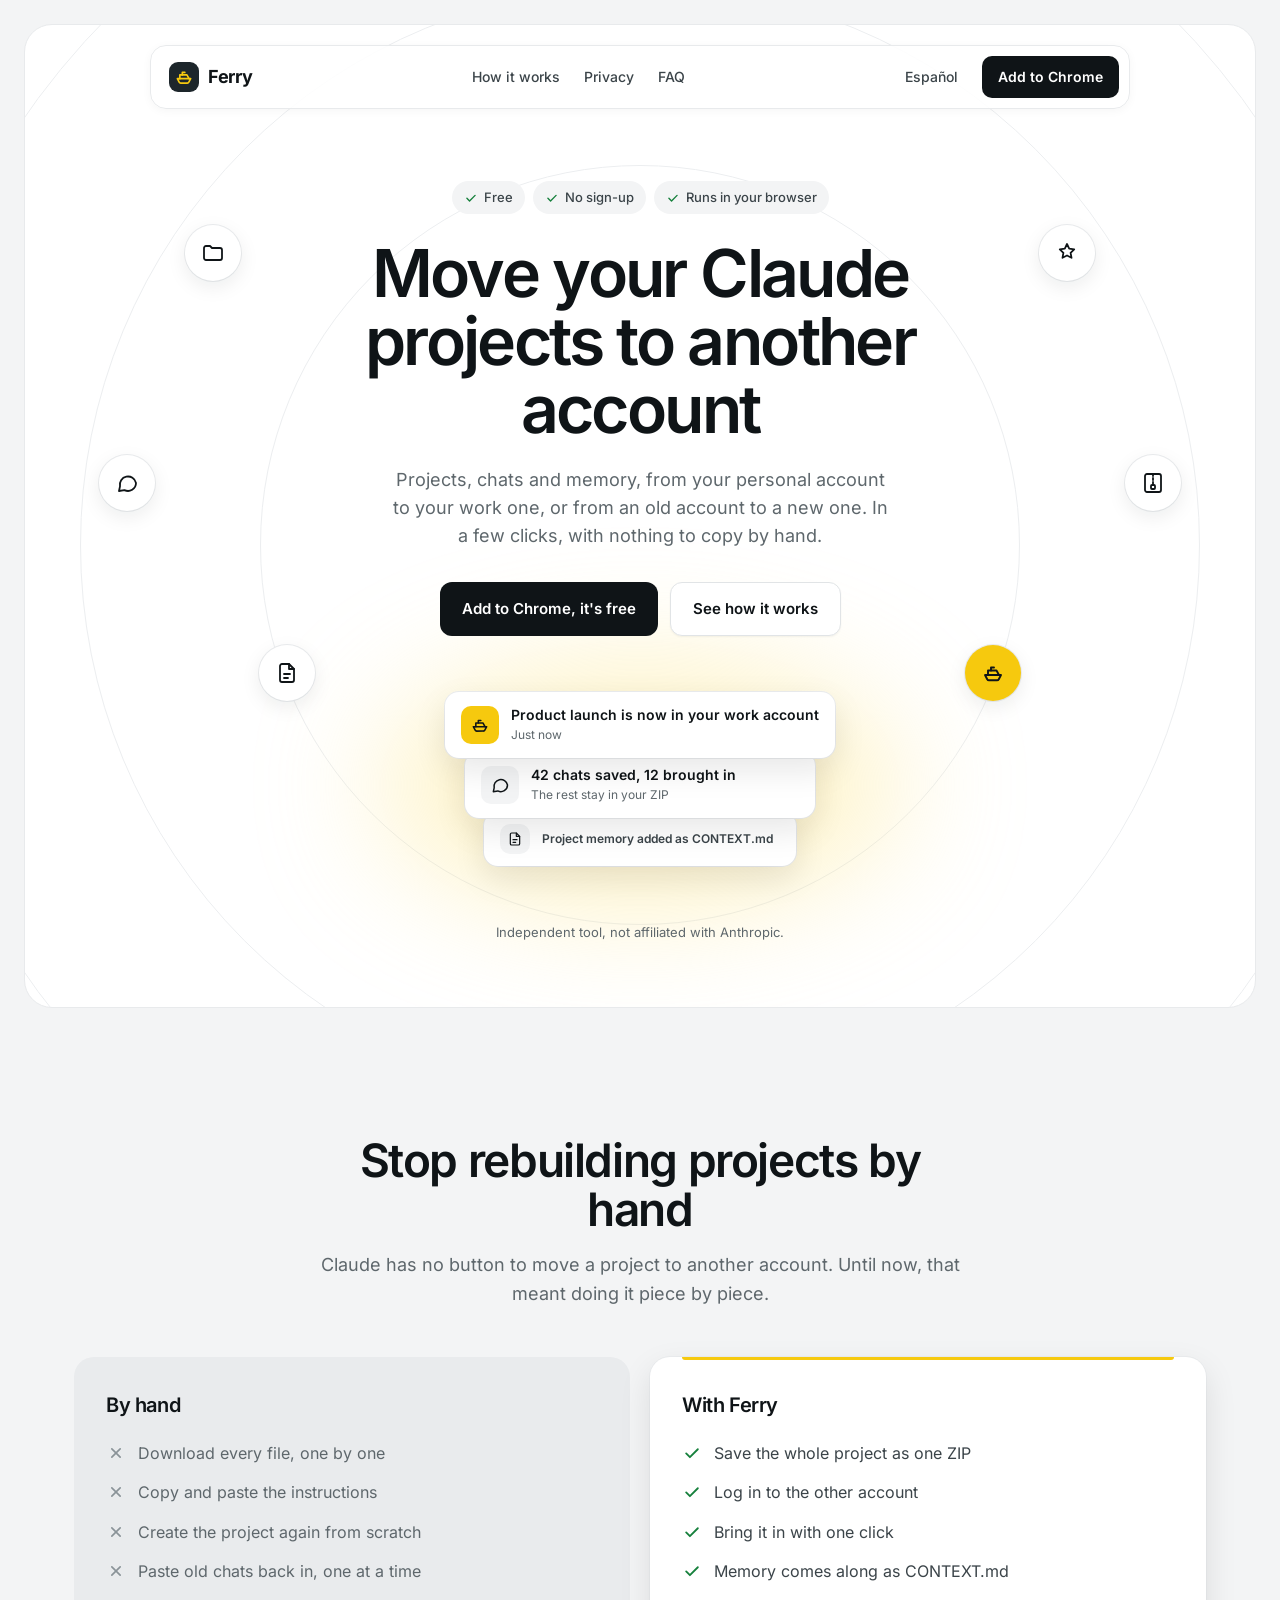
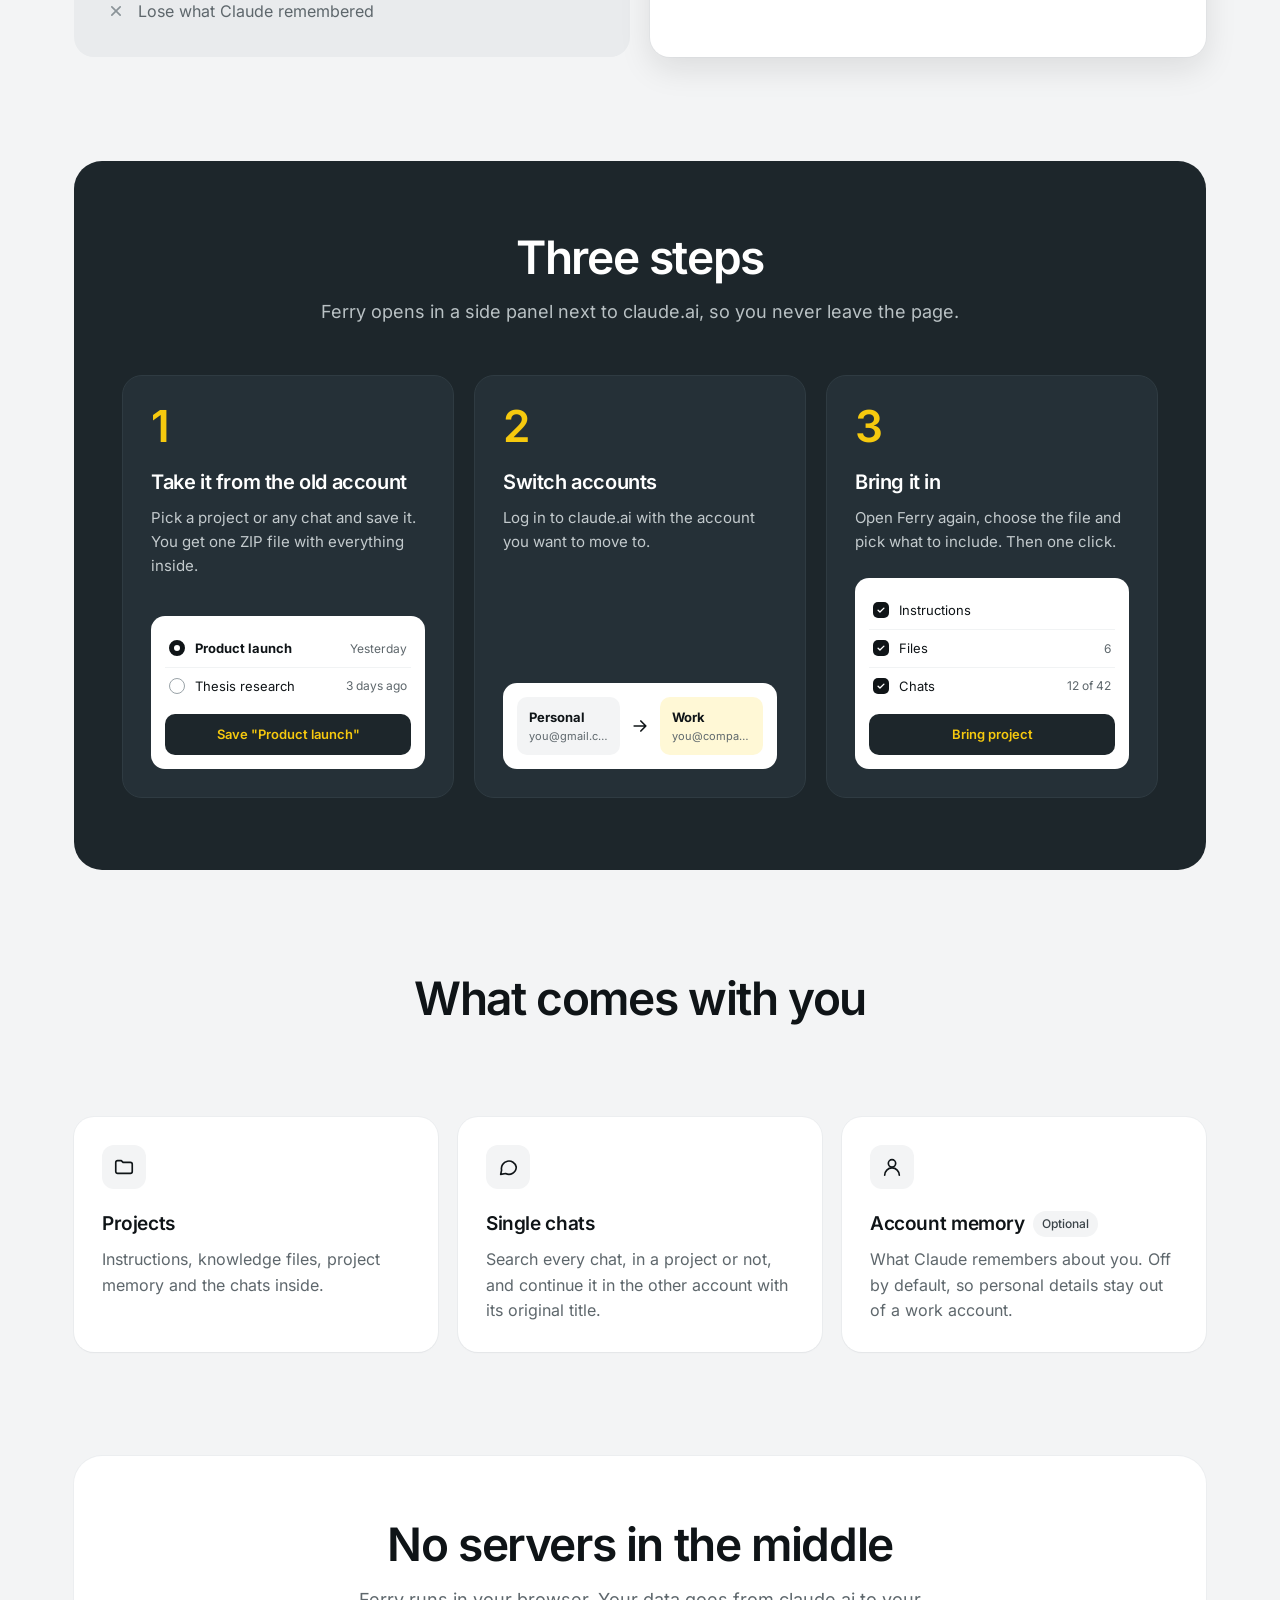
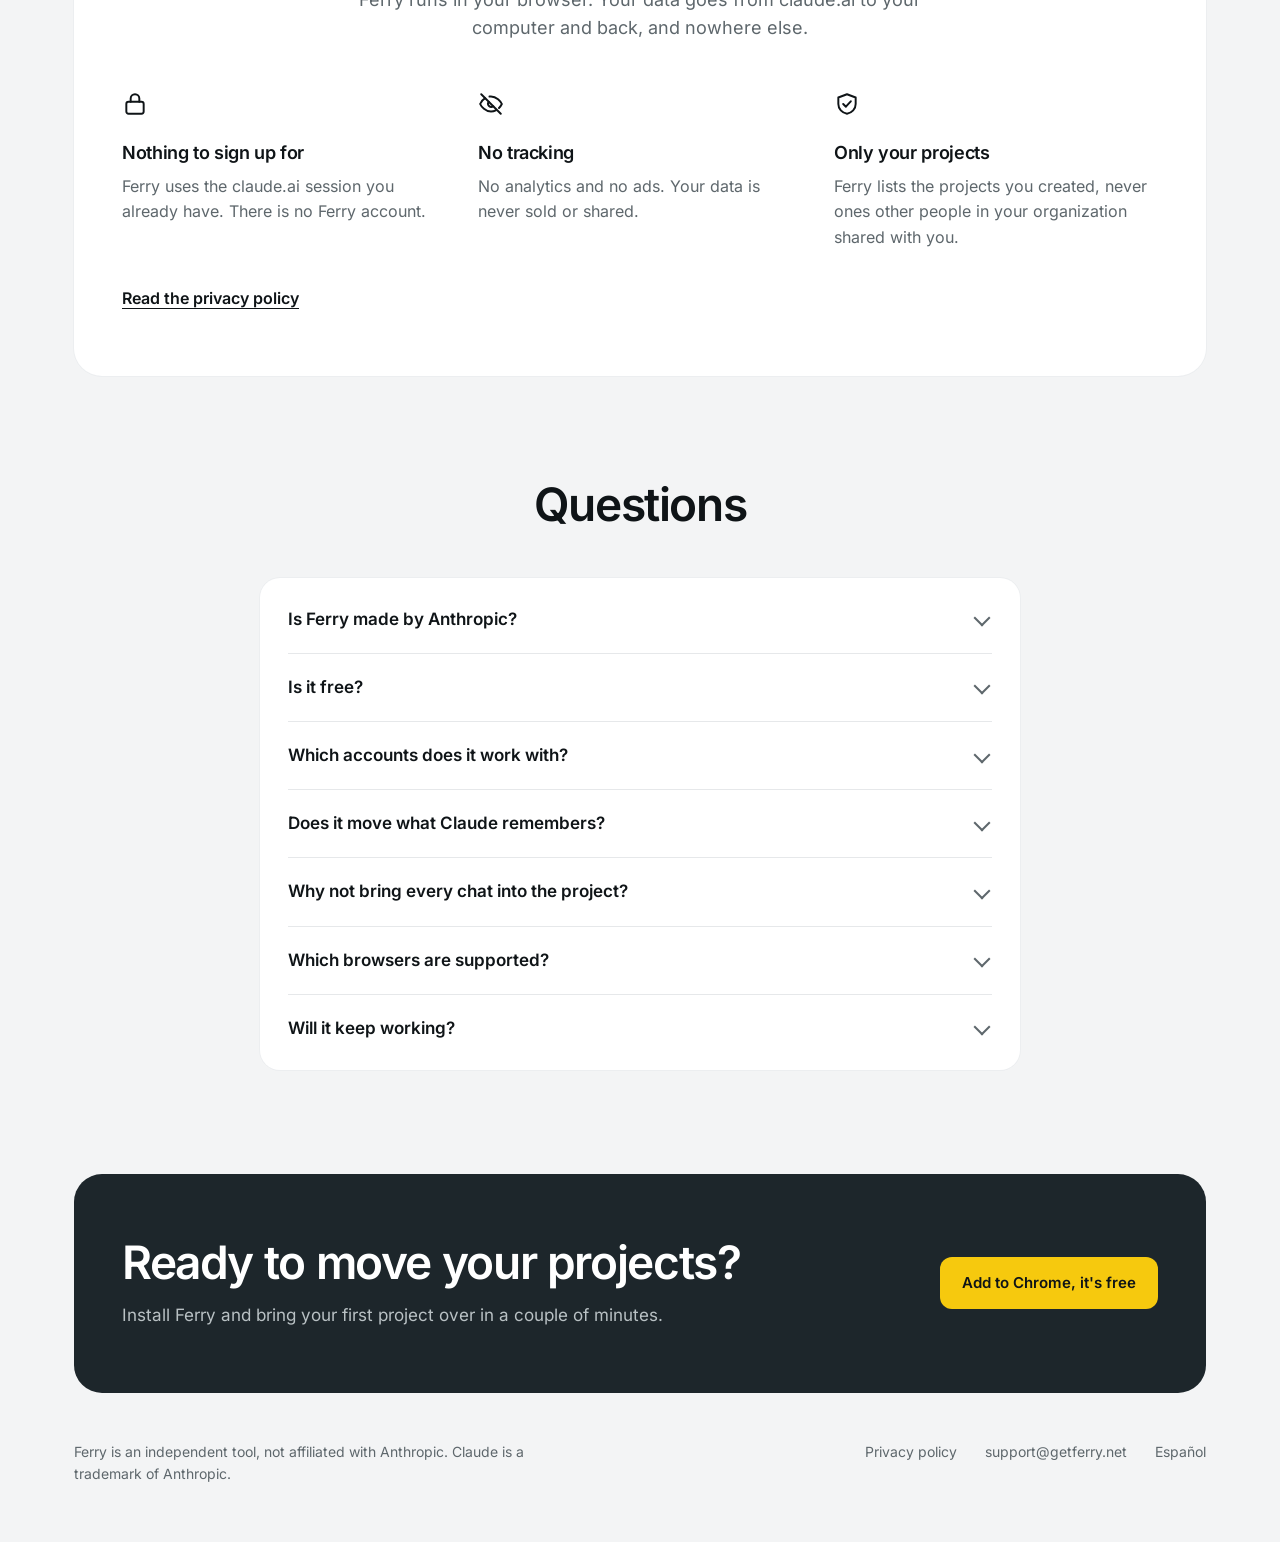
==== index.html @ c6458f4c "Landing page in English and Spanish" ====
<!doctype html>
<html lang="en">
<head>
<meta charset="utf-8">
<meta name="viewport" content="width=device-width, initial-scale=1">
<title>Ferry: move Claude projects, chats and memory to another account</title>
<meta name="description" content="Ferry is a free Chrome extension that moves your Claude projects, chats and memory from one claude.ai account to another. Not affiliated with Anthropic.">
<link rel="canonical" href="https://getferry.net/">
<link rel="alternate" hreflang="en" href="https://getferry.net/">
<link rel="alternate" hreflang="es" href="https://getferry.net/es/">
<link rel="alternate" hreflang="x-default" href="https://getferry.net/">
<meta property="og:type" content="website">
<meta property="og:title" content="Ferry: move Claude projects, chats and memory to another account">
<meta property="og:description" content="Ferry is a free Chrome extension that moves your Claude projects, chats and memory from one claude.ai account to another. Not affiliated with Anthropic.">
<meta property="og:image" content="https://getferry.net/img/og.png">
<meta property="og:url" content="https://getferry.net/">
<meta name="twitter:card" content="summary_large_image">
<meta name="theme-color" content="#F3F4F5">
<link rel="icon" href="icon.png">
<link rel="preload" href="fonts/inter-latin.woff2" as="font" type="font/woff2" crossorigin>
<link rel="stylesheet" href="site.css">
<script>document.documentElement.classList.add('js')</script>
</head>
<body>
<a class="saltar" href="#contenido">Skip to content</a>

<main>
<div class="portada">
  <div class="marco">
    <div class="anillo anillo-1" aria-hidden="true"></div>
    <div class="anillo anillo-2" aria-hidden="true"></div>
    <div class="anillo anillo-3" aria-hidden="true"></div>
    <div class="brillo" aria-hidden="true"></div>
    <div class="orbita o1" aria-hidden="true"><svg viewBox="0 0 24 24" fill="none" stroke="currentColor" stroke-width="1.8" stroke-linecap="round" stroke-linejoin="round" aria-hidden="true"><path d="M3 7a2 2 0 0 1 2-2h4l2 2h8a2 2 0 0 1 2 2v8a2 2 0 0 1-2 2H5a2 2 0 0 1-2-2z"/></svg></div>
    <div class="orbita o2" aria-hidden="true"><svg viewBox="0 0 24 24" fill="none" stroke="currentColor" stroke-width="1.8" stroke-linecap="round" stroke-linejoin="round" aria-hidden="true"><path d="M21 12a8 8 0 0 1-11.6 7.1L4 20l1-4.6A8 8 0 1 1 21 12z"/></svg></div>
    <div class="orbita o3" aria-hidden="true"><svg viewBox="0 0 24 24" fill="none" stroke="currentColor" stroke-width="1.8" stroke-linecap="round" stroke-linejoin="round" aria-hidden="true"><path d="M14 3H7a2 2 0 0 0-2 2v14a2 2 0 0 0 2 2h10a2 2 0 0 0 2-2V8z"/><path d="M14 3v5h5"/><path d="M9 13h6M9 17h4"/></svg></div>
    <div class="orbita o4" aria-hidden="true"><svg viewBox="0 0 24 24" fill="none" stroke="currentColor" stroke-width="1.8" stroke-linecap="round" stroke-linejoin="round" aria-hidden="true"><path d="M12 3l2.2 4.6 5 .7-3.6 3.5.9 5L12 14.5 7.5 16.8l.9-5L4.8 8.3l5-.7z"/></svg></div>
    <div class="orbita o5" aria-hidden="true"><svg viewBox="0 0 24 24" fill="none" stroke="currentColor" stroke-width="1.8" stroke-linecap="round" stroke-linejoin="round" aria-hidden="true"><rect x="4" y="3" width="16" height="18" rx="2"/><path d="M12 3v2M12 7v2M12 11v2"/><rect x="10" y="14" width="4" height="4" rx="1"/></svg></div>
    <div class="orbita o6 acento" aria-hidden="true"><svg viewBox="0 0 24 24" fill="none" stroke="#0F1417" stroke-width="1.9" stroke-linecap="round" stroke-linejoin="round" aria-hidden="true"><path d="M4 14h16l-2.2 4.2a2 2 0 0 1-1.8 1.1H8a2 2 0 0 1-1.8-1.1z"/><path d="M7 14V9.5h8.5L18 14"/><path d="M10 9.5V6.5h3"/></svg></div>

    <header class="barra">
      <nav aria-label="Main">
        <a class="marca" href="./"><span><svg viewBox="0 0 24 24" fill="none" stroke="#F6C90E" stroke-width="2" stroke-linecap="round" stroke-linejoin="round" aria-hidden="true"><path d="M4 14h16l-2.2 4.2a2 2 0 0 1-1.8 1.1H8a2 2 0 0 1-1.8-1.1z"/><path d="M7 14V9.5h8.5L18 14"/><path d="M10 9.5V6.5h3"/></svg></span>Ferry</a>
        <a class="ancla" href="#how">How it works</a>
        <a class="ancla" href="#privacy">Privacy</a>
        <a class="ancla" href="#faq">FAQ</a>
        <a class="idioma" href="es/" lang="es" hreflang="es">Español</a>
        <a class="boton boton-oscuro boton-pequeno" href="https://chromewebstore.google.com/detail/hflghkalnkgcmkpppfkpddelokimodag">Add to Chrome</a>
      </nav>
    </header>

    <div class="centro" id="contenido">
      <div class="chips"><span><svg viewBox="0 0 24 24" fill="none" stroke="#16803C" stroke-width="2.4" stroke-linecap="round" stroke-linejoin="round" aria-hidden="true"><path d="M5 12.5l4.5 4.5L19 7.5"/></svg>Free</span><span><svg viewBox="0 0 24 24" fill="none" stroke="#16803C" stroke-width="2.4" stroke-linecap="round" stroke-linejoin="round" aria-hidden="true"><path d="M5 12.5l4.5 4.5L19 7.5"/></svg>No sign-up</span><span><svg viewBox="0 0 24 24" fill="none" stroke="#16803C" stroke-width="2.4" stroke-linecap="round" stroke-linejoin="round" aria-hidden="true"><path d="M5 12.5l4.5 4.5L19 7.5"/></svg>Runs in your browser</span></div>
      <h1><span class="palabra" style="--i:0">Move</span> <span class="palabra" style="--i:1">your</span> <span class="palabra" style="--i:2">Claude</span> <span class="palabra" style="--i:3">projects</span> <span class="palabra" style="--i:4">to</span> <span class="palabra" style="--i:5">another</span> <span class="palabra" style="--i:6">account</span></h1>
      <p class="entrada">Projects, chats and memory, from your personal account to your work one, or from an old account to a new one. In a few clicks, with nothing to copy by hand.</p>
      <div class="acciones">
        <a class="boton boton-oscuro" href="https://chromewebstore.google.com/detail/hflghkalnkgcmkpppfkpddelokimodag">Add to Chrome, it's free</a>
        <a class="boton boton-claro" href="#how">See how it works</a>
      </div>
      <div class="pila" aria-hidden="true">
        <div class="aviso-tarjeta t1"><span class="icono"><svg viewBox="0 0 24 24" fill="none" stroke="#0F1417" stroke-width="1.9" stroke-linecap="round" stroke-linejoin="round" aria-hidden="true"><path d="M4 14h16l-2.2 4.2a2 2 0 0 1-1.8 1.1H8a2 2 0 0 1-1.8-1.1z"/><path d="M7 14V9.5h8.5L18 14"/><path d="M10 9.5V6.5h3"/></svg></span><span><strong>Product launch is now in your work account</strong><small>Just now</small></span></div>
        <div class="aviso-tarjeta t2"><span class="icono"><svg viewBox="0 0 24 24" fill="none" stroke="currentColor" stroke-width="1.8" stroke-linecap="round" stroke-linejoin="round" aria-hidden="true"><path d="M21 12a8 8 0 0 1-11.6 7.1L4 20l1-4.6A8 8 0 1 1 21 12z"/></svg></span><span><strong>42 chats saved, 12 brought in</strong><small>The rest stay in your ZIP</small></span></div>
        <div class="aviso-tarjeta t3"><span class="icono"><svg viewBox="0 0 24 24" fill="none" stroke="currentColor" stroke-width="1.8" stroke-linecap="round" stroke-linejoin="round" aria-hidden="true"><path d="M14 3H7a2 2 0 0 0-2 2v14a2 2 0 0 0 2 2h10a2 2 0 0 0 2-2V8z"/><path d="M14 3v5h5"/><path d="M9 13h6M9 17h4"/></svg></span><span><strong>Project memory added as CONTEXT.md</strong></span></div>
      </div>
      <p class="legal">Independent tool, not affiliated with Anthropic.</p>
    </div>
  </div>
</div>

<div class="envoltura">
  <section class="seccion" aria-labelledby="cmp-h">
    <div class="cabeza"><h2 id="cmp-h" data-aparece><span class="palabra" style="--i:0">Stop</span> <span class="palabra" style="--i:1">rebuilding</span> <span class="palabra" style="--i:2">projects</span> <span class="palabra" style="--i:3">by</span> <span class="palabra" style="--i:4">hand</span></h2><p data-aparece style="--retraso:.2s">Claude has no button to move a project to another account. Until now, that meant doing it piece by piece.</p></div>
    <div class="comparar">
      <div class="lado a-mano" data-aparece><h3>By hand</h3><ul><li><svg viewBox="0 0 24 24" fill="none" stroke="#8A9398" stroke-width="2" stroke-linecap="round" stroke-linejoin="round" aria-hidden="true"><path d="M7 7l10 10M17 7L7 17"/></svg>Download every file, one by one</li><li><svg viewBox="0 0 24 24" fill="none" stroke="#8A9398" stroke-width="2" stroke-linecap="round" stroke-linejoin="round" aria-hidden="true"><path d="M7 7l10 10M17 7L7 17"/></svg>Copy and paste the instructions</li><li><svg viewBox="0 0 24 24" fill="none" stroke="#8A9398" stroke-width="2" stroke-linecap="round" stroke-linejoin="round" aria-hidden="true"><path d="M7 7l10 10M17 7L7 17"/></svg>Create the project again from scratch</li><li><svg viewBox="0 0 24 24" fill="none" stroke="#8A9398" stroke-width="2" stroke-linecap="round" stroke-linejoin="round" aria-hidden="true"><path d="M7 7l10 10M17 7L7 17"/></svg>Paste old chats back in, one at a time</li><li><svg viewBox="0 0 24 24" fill="none" stroke="#8A9398" stroke-width="2" stroke-linecap="round" stroke-linejoin="round" aria-hidden="true"><path d="M7 7l10 10M17 7L7 17"/></svg>Lose what Claude remembered</li></ul></div>
      <div class="lado con-ferry" data-aparece style="--retraso:.15s"><h3>With Ferry</h3><ul><li><svg viewBox="0 0 24 24" fill="none" stroke="#16803C" stroke-width="2.2" stroke-linecap="round" stroke-linejoin="round" aria-hidden="true"><path d="M5 12.5l4.5 4.5L19 7.5"/></svg>Save the whole project as one ZIP</li><li><svg viewBox="0 0 24 24" fill="none" stroke="#16803C" stroke-width="2.2" stroke-linecap="round" stroke-linejoin="round" aria-hidden="true"><path d="M5 12.5l4.5 4.5L19 7.5"/></svg>Log in to the other account</li><li><svg viewBox="0 0 24 24" fill="none" stroke="#16803C" stroke-width="2.2" stroke-linecap="round" stroke-linejoin="round" aria-hidden="true"><path d="M5 12.5l4.5 4.5L19 7.5"/></svg>Bring it in with one click</li><li><svg viewBox="0 0 24 24" fill="none" stroke="#16803C" stroke-width="2.2" stroke-linecap="round" stroke-linejoin="round" aria-hidden="true"><path d="M5 12.5l4.5 4.5L19 7.5"/></svg>Memory comes along as CONTEXT.md</li></ul></div>
    </div>
  </section>

  <section class="seccion" id="how" aria-labelledby="how-h">
    <div class="pasos-banda">
      <div class="cabeza"><h2 id="how-h" data-aparece><span class="palabra" style="--i:0">Three</span> <span class="palabra" style="--i:1">steps</span></h2><p data-aparece style="--retraso:.2s">Ferry opens in a side panel next to claude.ai, so you never leave the page.</p></div>
      <ol class="pasos">
        <li class="paso" data-aparece><h3>Take it from the old account</h3><p>Pick a project or any chat and save it. You get one ZIP file with everything inside.</p>
          <div class="mini" aria-hidden="true">
            <div class="mini-fila"><span class="radio"></span><b>Product launch</b><small>Yesterday</small></div>
            <div class="mini-fila"><span class="radio" style="border:1.5px solid #9AA3A8"></span>Thesis research<small>3 days ago</small></div>
            <div class="mini-boton">Save "Product launch"</div>
          </div></li>
        <li class="paso" data-aparece style="--retraso:.12s"><h3>Switch accounts</h3><p>Log in to claude.ai with the account you want to move to.</p>
          <div class="mini" aria-hidden="true">
            <div class="cuentas">
              <div class="cuenta"><b>Personal</b><small>you@gmail.com</small></div>
              <svg viewBox="0 0 24 24" fill="none" stroke="#0F1417" stroke-width="2" stroke-linecap="round" stroke-linejoin="round" aria-hidden="true"><path d="M5 12h14M13 6l6 6-6 6"/></svg>
              <div class="cuenta destino"><b>Work</b><small>you@company.com</small></div>
            </div>
          </div></li>
        <li class="paso" data-aparece style="--retraso:.24s"><h3>Bring it in</h3><p>Open Ferry again, choose the file and pick what to include. Then one click.</p>
          <div class="mini" aria-hidden="true">
            <div class="mini-fila"><span class="check"><svg viewBox="0 0 24 24" fill="none" stroke="#FFFFFF" stroke-width="3.2" stroke-linecap="round" stroke-linejoin="round" aria-hidden="true"><path d="M5 12.5l4.5 4.5L19 7.5"/></svg></span>Instructions</div>
            <div class="mini-fila"><span class="check"><svg viewBox="0 0 24 24" fill="none" stroke="#FFFFFF" stroke-width="3.2" stroke-linecap="round" stroke-linejoin="round" aria-hidden="true"><path d="M5 12.5l4.5 4.5L19 7.5"/></svg></span>Files<small>6</small></div>
            <div class="mini-fila"><span class="check"><svg viewBox="0 0 24 24" fill="none" stroke="#FFFFFF" stroke-width="3.2" stroke-linecap="round" stroke-linejoin="round" aria-hidden="true"><path d="M5 12.5l4.5 4.5L19 7.5"/></svg></span>Chats<small>12 of 42</small></div>
            <div class="mini-boton">Bring project</div>
          </div></li>
      </ol>
    </div>
  </section>

  <section class="seccion" aria-labelledby="what-h">
    <div class="cabeza"><h2 id="what-h" data-aparece><span class="palabra" style="--i:0">What</span> <span class="palabra" style="--i:1">comes</span> <span class="palabra" style="--i:2">with</span> <span class="palabra" style="--i:3">you</span></h2><p data-aparece style="--retraso:.2s">Ferry recreates the project as a private project in the new account.</p></div>
    <div class="carga">
      <article data-aparece><div class="icono"><svg viewBox="0 0 24 24" fill="none" stroke="currentColor" stroke-width="1.8" stroke-linecap="round" stroke-linejoin="round" aria-hidden="true"><path d="M3 7a2 2 0 0 1 2-2h4l2 2h8a2 2 0 0 1 2 2v8a2 2 0 0 1-2 2H5a2 2 0 0 1-2-2z"/></svg></div><h3>Projects</h3><p>Instructions, knowledge files, project memory and the chats inside.</p></article>
      <article data-aparece style="--retraso:.12s"><div class="icono"><svg viewBox="0 0 24 24" fill="none" stroke="currentColor" stroke-width="1.8" stroke-linecap="round" stroke-linejoin="round" aria-hidden="true"><path d="M21 12a8 8 0 0 1-11.6 7.1L4 20l1-4.6A8 8 0 1 1 21 12z"/></svg></div><h3>Single chats</h3><p>Search every chat, in a project or not, and continue it in the other account with its original title.</p></article>
      <article data-aparece style="--retraso:.24s"><div class="icono"><svg viewBox="0 0 24 24" fill="none" stroke="currentColor" stroke-width="1.8" stroke-linecap="round" stroke-linejoin="round" aria-hidden="true"><circle cx="12" cy="8" r="4"/><path d="M4 21a8 8 0 0 1 16 0"/></svg></div><h3>Account memory <em>Optional</em></h3><p>What Claude remembers about you. Off by default, so personal details stay out of a work account.</p></article>
    </div>
  </section>

  <section class="seccion" id="privacy" aria-labelledby="priv-h">
    <div class="privada">
      <div class="cabeza"><h2 id="priv-h" data-aparece><span class="palabra" style="--i:0">No</span> <span class="palabra" style="--i:1">servers</span> <span class="palabra" style="--i:2">in</span> <span class="palabra" style="--i:3">the</span> <span class="palabra" style="--i:4">middle</span></h2><p data-aparece style="--retraso:.2s">Ferry runs in your browser. Your data goes from claude.ai to your computer and back, and nowhere else.</p></div>
      <div class="privada-grid">
        <div data-aparece><svg viewBox="0 0 24 24" fill="none" stroke="currentColor" stroke-width="1.8" stroke-linecap="round" stroke-linejoin="round" aria-hidden="true"><rect x="4" y="10" width="16" height="11" rx="2"/><path d="M8 10V7a4 4 0 0 1 8 0v3"/></svg><h3>Nothing to sign up for</h3><p>Ferry uses the claude.ai session you already have. There is no Ferry account.</p></div>
        <div data-aparece style="--retraso:.12s"><svg viewBox="0 0 24 24" fill="none" stroke="currentColor" stroke-width="1.8" stroke-linecap="round" stroke-linejoin="round" aria-hidden="true"><path d="M3 3l18 18"/><path d="M10.6 5.1A10 10 0 0 1 12 5c5 0 9 4.5 10 7a13 13 0 0 1-2.6 3.7M6.6 6.6C4.3 8 2.7 10.2 2 12c1 2.5 5 7 10 7a9.6 9.6 0 0 0 4.4-1.1"/><path d="M9.9 9.9a3 3 0 0 0 4.2 4.2"/></svg><h3>No tracking</h3><p>No analytics and no ads. Your data is never sold or shared.</p></div>
        <div data-aparece style="--retraso:.24s"><svg viewBox="0 0 24 24" fill="none" stroke="currentColor" stroke-width="1.8" stroke-linecap="round" stroke-linejoin="round" aria-hidden="true"><path d="M12 3l8 3v6c0 4.5-3.4 8.2-8 9-4.6-.8-8-4.5-8-9V6z"/><path d="M8.5 12l2.5 2.5 4.5-5"/></svg><h3>Only your projects</h3><p>Ferry lists the projects you created, never ones other people in your organization shared with you.</p></div>
      </div>
      <a class="enlace" href="privacy.html">Read the privacy policy</a>
    </div>
  </section>

  <section class="seccion" id="faq" aria-labelledby="faq-h">
    <div class="cabeza"><h2 id="faq-h" data-aparece><span class="palabra" style="--i:0">Questions</span></h2></div>
    <div class="preguntas" data-aparece style="--retraso:.1s">
      <details><summary>Is Ferry made by Anthropic?</summary><p>No. Ferry is an independent tool. It is not made, endorsed or supported by Anthropic. Claude is a trademark of Anthropic.</p></details>
      <details><summary>Is it free?</summary><p>Yes. Ferry is free to install and use.</p></details>
      <details><summary>Which accounts does it work with?</summary><p>Any claude.ai account you can log in to in Chrome. Ferry works on the claude.ai website, not inside the desktop or mobile apps.</p></details>
      <details><summary>Does it move what Claude remembers?</summary><p>Project memory comes as a CONTEXT.md file in the new project, so Claude can read it from the first chat. Account memory is optional and comes as an ABOUT-ME.md file.</p></details>
      <details><summary>Why not bring every chat into the project?</summary><p>Projects have a size limit and long chats fill it quickly. Ferry ticks the recommended items and shows the size before you import. Every chat stays saved in the ZIP file.</p></details>
      <details><summary>Which browsers are supported?</summary><p>Chrome. Other Chromium browsers such as Edge or Brave may work, but they are not tested yet.</p></details>
      <details><summary>Will it keep working?</summary><p>Ferry uses the same pages claude.ai uses. If claude.ai changes, a feature may stop working until Ferry is updated.</p></details>
    </div>
  </section>

  <section class="final" aria-labelledby="final-h">
    <div><h2 id="final-h" data-aparece><span class="palabra" style="--i:0">Ready</span> <span class="palabra" style="--i:1">to</span> <span class="palabra" style="--i:2">move</span> <span class="palabra" style="--i:3">your</span> <span class="palabra" style="--i:4">projects?</span></h2><p data-aparece style="--retraso:.25s">Install Ferry and bring your first project over in a couple of minutes.</p></div>
    <a class="boton boton-amarillo" href="https://chromewebstore.google.com/detail/hflghkalnkgcmkpppfkpddelokimodag" data-aparece style="--retraso:.35s">Add to Chrome, it's free</a>
  </section>
</div>
</main>

<footer class="pie">
  <div class="envoltura">
    <p class="aviso">Ferry is an independent tool, not affiliated with Anthropic. Claude is a trademark of Anthropic.</p>
    <a href="privacy.html">Privacy policy</a>
    <a href="mailto:support@getferry.net">support@getferry.net</a>
    <a href="es/" lang="es" hreflang="es">Español</a>
  </div>
</footer>
<script>
(function () {
  var els = document.querySelectorAll('[data-aparece]');
  if (!('IntersectionObserver' in window) || window.matchMedia('(prefers-reduced-motion: reduce)').matches) {
    els.forEach(function (e) { e.classList.add('visible'); });
    return;
  }
  var io = new IntersectionObserver(function (entradas) {
    entradas.forEach(function (e) {
      if (e.isIntersecting) { e.target.classList.add('visible'); io.unobserve(e.target); }
    });
  }, { threshold: 0.15, rootMargin: '0px 0px -40px 0px' });
  els.forEach(function (e) { io.observe(e); });
})();
</script>
</body>
</html>
---- site.css ----
@font-face { font-family: 'Inter'; src: url(fonts/inter-latin.woff2) format('woff2'); font-weight: 100 900; font-display: swap;
  unicode-range: U+0000-00FF, U+0131, U+0152-0153, U+02BB-02BC, U+02C6, U+02DA, U+02DC, U+0304, U+0308, U+0329, U+2000-206F, U+20AC, U+2122, U+2191, U+2193, U+2212, U+2215, U+FEFF, U+FFFD; }
@font-face { font-family: 'Inter'; src: url(fonts/inter-latin-ext.woff2) format('woff2'); font-weight: 100 900; font-display: swap;
  unicode-range: U+0100-02BA, U+02BD-02C5, U+02C7-02CC, U+02CE-02D7, U+02DD-02FF, U+0304, U+0308, U+0329, U+1D00-1DBF, U+1E00-1E9F, U+1EF2-1EFF, U+2020, U+20A0-20AB, U+20AD-20C0, U+2113, U+2C60-2C7F, U+A720-A7FF; }

:root {
  --fondo: #F3F4F5;
  --blanco: #FFFFFF;
  --tinta: #0F1417;
  --texto: #3B4449;
  --suave: #5E676C;
  --linea: #E6E8EA;
  --anillo: #ECEEF0;
  --gris: #F3F4F5;
  --amarillo: #F6C90E;
  --grafito: #1D262B;
  --verde: #16803C;
  --sombra: 0 12px 32px rgba(15, 20, 23, .10), 0 0 0 1px #ECEEF0;
  color-scheme: light;
}

* { box-sizing: border-box; }
html { -webkit-text-size-adjust: 100%; scroll-behavior: smooth; }
body { margin: 0; background: var(--fondo); color: var(--tinta); font: 16px/1.6 'Inter', system-ui, -apple-system, sans-serif;
  -webkit-font-smoothing: antialiased; font-feature-settings: 'cv11', 'ss01'; }
a { color: inherit; }
svg { flex: none; }
:focus-visible { outline: 3px solid var(--amarillo); outline-offset: 3px; border-radius: 8px; }
.saltar { position: absolute; left: -9999px; }
.saltar:focus { left: 16px; top: 12px; background: var(--tinta); color: #fff; padding: 8px 14px; border-radius: 8px; z-index: 10; }
.envoltura { max-width: 1180px; margin: 0 auto; padding: 0 24px; }
h1, h2, h3 { font-weight: 600; letter-spacing: -0.03em; }
h2 { font-size: clamp(32px, 4vw, 46px); line-height: 1.08; margin: 0; }
.cabeza { text-align: center; max-width: 640px; margin: 0 auto 48px; }
.cabeza p { color: var(--suave); font-size: 18px; margin: 16px 0 0; }

/* Buttons */
.boton { display: inline-flex; align-items: center; justify-content: center; gap: 8px; font-weight: 600; font-size: 15px; text-decoration: none;
  padding: 14px 22px; border-radius: 12px; transition: transform .15s ease, box-shadow .15s ease; }
.boton:hover { transform: translateY(-1px); }
.boton-oscuro { background: var(--tinta); color: #fff; }
.boton-claro { background: #fff; color: var(--tinta); border: 1px solid #E1E4E6; box-shadow: 0 1px 2px rgba(15, 20, 23, .05); }
.boton-amarillo { background: var(--amarillo); color: var(--tinta); }
.boton-pequeno { font-size: 14px; padding: 10px 16px; border-radius: 10px; }

/* Hero frame */
.portada { padding: 24px; }
.marco { max-width: 1320px; margin: 0 auto; background: var(--blanco); border: 1px solid #E8EAEC; border-radius: 28px; position: relative; overflow: hidden; }
.anillo { position: absolute; left: 50%; top: 520px; border: 1px solid var(--anillo); border-radius: 50%; transform: translate(-50%, -50%); pointer-events: none; }
.anillo-1 { width: 1500px; height: 1500px; }
.anillo-2 { width: 1120px; height: 1120px; }
.anillo-3 { width: 760px; height: 760px; }
.brillo { position: absolute; left: 50%; top: 640px; width: 520px; height: 240px; transform: translateX(-50%); border-radius: 50%;
  background: #FDE68A; filter: blur(64px); opacity: .5; pointer-events: none; }
.orbita { position: absolute; width: 56px; height: 56px; border-radius: 50%; background: #fff; box-shadow: 0 6px 20px rgba(15, 20, 23, .08), 0 0 0 1px var(--anillo);
  display: flex; align-items: center; justify-content: center; }
.orbita svg { width: 24px; height: 24px; }
.orbita.acento { background: var(--amarillo); }
.o1 { left: 13%; top: 200px; } .o2 { left: 6%; top: 430px; } .o3 { left: 19%; top: 620px; }
.o4 { right: 13%; top: 200px; } .o5 { right: 6%; top: 430px; } .o6 { right: 19%; top: 620px; }

.barra { position: relative; padding: 20px 24px 0; }
.barra nav { max-width: 980px; margin: 0 auto; display: flex; align-items: center; gap: 24px; padding: 10px 10px 10px 18px;
  border: 1px solid #E8EAEC; border-radius: 16px; background: rgba(255, 255, 255, .9); box-shadow: 0 2px 10px rgba(15, 20, 23, .04); }
.marca { display: flex; align-items: center; gap: 9px; text-decoration: none; font-weight: 700; font-size: 18px; letter-spacing: -0.02em; margin-right: auto; }
.marca span { width: 30px; height: 30px; border-radius: 9px; background: var(--grafito); display: flex; align-items: center; justify-content: center; }
.marca svg { width: 20px; height: 20px; }
.barra nav > a:not(.marca):not(.boton) { font-size: 14px; font-weight: 500; text-decoration: none; color: var(--texto); }
.barra nav > a:not(.marca):not(.boton):hover { color: var(--tinta); }
.barra .idioma { margin-left: auto; }

.centro { position: relative; display: flex; flex-direction: column; align-items: center; text-align: center; padding: 72px 24px 64px; }
.chips { display: flex; flex-wrap: wrap; justify-content: center; gap: 8px; margin-bottom: 26px; }
.chips span { display: inline-flex; align-items: center; gap: 6px; font-size: 13px; font-weight: 500; color: var(--texto); background: var(--gris); border-radius: 999px; padding: 6px 12px; }
.chips svg { width: 14px; height: 14px; }
.centro h1 { margin: 0; font-size: clamp(40px, 6vw, 66px); line-height: 1.03; letter-spacing: -0.04em; max-width: 13ch; }
.centro .entrada { margin: 22px 0 0; font-size: 18px; line-height: 1.55; color: var(--suave); max-width: 46ch; }
.acciones { display: flex; flex-wrap: wrap; justify-content: center; gap: 12px; margin-top: 32px; }
.pila { display: flex; flex-direction: column; align-items: center; margin-top: 56px; width: 100%; }
.aviso-tarjeta { position: relative; display: flex; align-items: center; gap: 12px; text-align: left; background: #fff; border-radius: 14px; padding: 14px 16px; box-shadow: var(--sombra); }
.aviso-tarjeta .icono { width: 38px; height: 38px; border-radius: 10px; background: var(--gris); display: flex; align-items: center; justify-content: center; }
.aviso-tarjeta .icono svg { width: 20px; height: 20px; }
.aviso-tarjeta strong { display: block; font-size: 14px; font-weight: 600; line-height: 1.35; }
.aviso-tarjeta small { display: block; font-size: 12px; color: var(--suave); }
.t1 { z-index: 3; width: 390px; max-width: 100%; }
.t1 .icono { background: var(--amarillo); }
.t2 { z-index: 2; width: 350px; max-width: 92%; margin-top: -6px; }
.t3 { z-index: 1; width: 312px; max-width: 84%; margin-top: -6px; padding: 12px 16px; }
.t3 .icono { width: 30px; height: 30px; }
.t3 .icono svg { width: 16px; height: 16px; }
.t3 strong { font-size: 12px; color: var(--texto); }
.legal { margin: 56px 0 0; font-size: 13px; color: var(--suave); }

/* Hero entrance: chips, then the headline word by word, then the rest, then the notification stack */
@keyframes entra { from { opacity: 0; transform: translateY(14px) scale(.98); } to { opacity: 1; transform: none; } }
@keyframes sube { from { opacity: 0; transform: translateY(16px); } to { opacity: 1; transform: none; } }
@keyframes palabra { from { opacity: 0; transform: translateY(.45em); filter: blur(10px); } to { opacity: 1; transform: none; filter: blur(0); } }
@keyframes flota { 0%, 100% { transform: translateY(0); } 50% { transform: translateY(-8px); } }
@keyframes aparece-orbita { from { opacity: 0; transform: scale(.6); } to { opacity: 1; transform: none; } }
.palabra { display: inline-block; }
.js .centro .chips { animation: sube .6s .05s both ease-out; }
.js .centro h1 .palabra { animation: palabra .8s both cubic-bezier(.2, .8, .2, 1); animation-delay: calc(.15s + var(--i) * .07s); }
.js .centro .entrada { animation: sube .7s .75s both ease-out; }
.js .centro .acciones { animation: sube .7s .9s both ease-out; }
.js .centro .legal { animation: sube .7s 1.9s both ease-out; }
.js .orbita { animation: aparece-orbita .6s both cubic-bezier(.2, .9, .3, 1.3), flota 6s ease-in-out infinite; }
.js .o1 { animation-delay: 1.0s, 1.6s; } .js .o2 { animation-delay: 1.1s, 2.4s; } .js .o3 { animation-delay: 1.2s, 1.9s; }
.js .o4 { animation-delay: 1.05s, 2.1s; } .js .o5 { animation-delay: 1.15s, 1.7s; } .js .o6 { animation-delay: 1.25s, 2.7s; }
.js .t3 { animation: entra .5s 1.15s both ease-out; }
.js .t2 { animation: entra .5s 1.4s both ease-out; }
.js .t1 { animation: entra .55s 1.65s both cubic-bezier(.2, .9, .3, 1.2); }

/* Scroll reveal: elements marked data-aparece rise in when they enter the screen */
.js [data-aparece] { opacity: 0; transform: translateY(28px); transition: opacity .8s ease, transform .8s cubic-bezier(.2, .8, .2, 1); transition-delay: var(--retraso, 0s); }
.js [data-aparece].visible { opacity: 1; transform: none; }
.js h2[data-aparece] { opacity: 1; transform: none; }
.js h2[data-aparece] .palabra { opacity: 0; transform: translateY(.45em); filter: blur(8px);
  transition: opacity .7s ease, transform .7s cubic-bezier(.2, .8, .2, 1), filter .7s ease; transition-delay: calc(var(--i) * .06s); }
.js h2[data-aparece].visible .palabra { opacity: 1; transform: none; filter: blur(0); }
.js .paso[data-aparece] .mini { transform: translateY(12px) scale(.97); opacity: 0; transition: opacity .6s ease, transform .6s cubic-bezier(.2, .9, .3, 1.2); transition-delay: calc(var(--retraso, 0s) + .35s); }
.js .paso[data-aparece].visible .mini { transform: none; opacity: 1; }

/* Sections */
.seccion { padding: 104px 0 0; }

/* By hand vs with Ferry */
.comparar { display: grid; grid-template-columns: repeat(2, minmax(0, 1fr)); gap: 20px; }
.lado { border-radius: 20px; padding: 32px; }
.lado h3 { margin: 0 0 20px; font-size: 20px; letter-spacing: -0.02em; }
.lado ul { list-style: none; margin: 0; padding: 0; display: grid; gap: 14px; }
.lado li { display: flex; gap: 12px; align-items: flex-start; color: var(--texto); }
.lado li svg { width: 20px; height: 20px; margin-top: 2px; }
.a-mano { background: #E9EBED; }
.a-mano li { color: var(--suave); }
.con-ferry { background: #fff; box-shadow: var(--sombra); position: relative; }
.con-ferry::before { content: ''; position: absolute; left: 32px; right: 32px; top: 0; height: 3px; border-radius: 0 0 3px 3px; background: var(--amarillo); }

/* Steps band */
.pasos-banda { background: var(--grafito); color: #fff; border-radius: 28px; padding: 72px 48px; }
.pasos-banda .cabeza p { color: #B9C1C4; }
.pasos { display: grid; grid-template-columns: repeat(3, minmax(0, 1fr)); gap: 20px; list-style: none; margin: 0; padding: 0; counter-reset: paso; }
.paso { min-width: 0; counter-increment: paso; background: #253037; border: 1px solid #2F3B42; border-radius: 20px; padding: 28px; display: flex; flex-direction: column; }
.paso::before { content: counter(paso); font-size: 44px; font-weight: 600; letter-spacing: -0.04em; color: var(--amarillo); line-height: 1; }
.paso h3 { font-size: 20px; margin: 18px 0 8px; letter-spacing: -0.02em; }
.paso p { margin: 0 0 24px; color: #C3CACD; font-size: 15px; }
.mini { margin-top: auto; background: #fff; color: var(--tinta); border-radius: 14px; padding: 14px; font-size: 13px; }
.mini-fila { display: flex; align-items: center; gap: 10px; padding: 8px 4px; }
.mini-fila + .mini-fila { border-top: 1px solid #F1F3F4; }
.mini-fila small { color: var(--suave); margin-left: auto; font-size: 12px; }
.radio { width: 16px; height: 16px; border-radius: 50%; border: 5px solid var(--tinta); }
.check { width: 16px; height: 16px; border-radius: 5px; background: var(--tinta); display: flex; align-items: center; justify-content: center; }
.check svg { width: 10px; height: 10px; }
.mini-boton { margin-top: 10px; text-align: center; font-weight: 600; padding: 10px; border-radius: 10px; background: var(--grafito); color: var(--amarillo); }
.cuentas { display: flex; align-items: center; gap: 10px; }
.cuentas svg { width: 20px; height: 20px; }
.cuenta { flex: 1; min-width: 0; border-radius: 10px; padding: 10px 12px; background: var(--gris); }
.cuenta.destino { background: #FFF8D6; }
.cuenta b { display: block; font-size: 13px; }
.cuenta small { display: block; font-size: 11px; color: var(--suave); overflow: hidden; text-overflow: ellipsis; }

/* What comes with you */
.carga { display: grid; grid-template-columns: repeat(3, minmax(0, 1fr)); gap: 20px; }
.carga article { background: #fff; border-radius: 20px; padding: 28px; box-shadow: 0 1px 2px rgba(15, 20, 23, .04), 0 0 0 1px #ECEEF0; }
.carga .icono { width: 44px; height: 44px; border-radius: 12px; background: var(--gris); display: flex; align-items: center; justify-content: center; margin-bottom: 20px; }
.carga .icono svg { width: 22px; height: 22px; }
.carga h3 { margin: 0 0 8px; font-size: 19px; letter-spacing: -0.02em; display: flex; align-items: center; gap: 8px; flex-wrap: wrap; }
.carga h3 em { font-style: normal; font-size: 12px; font-weight: 500; letter-spacing: 0; color: var(--texto); background: var(--gris); border-radius: 999px; padding: 3px 9px; }
.carga p { margin: 0; color: var(--suave); }

/* Privacy */
.privada { background: #fff; border-radius: 28px; padding: 64px 48px; box-shadow: 0 0 0 1px #ECEEF0; }
.privada-grid { display: grid; grid-template-columns: repeat(3, minmax(0, 1fr)); gap: 32px; }
.privada-grid div svg { width: 26px; height: 26px; margin-bottom: 14px; }
.privada-grid h3 { margin: 0 0 6px; font-size: 18px; letter-spacing: -0.02em; }
.privada-grid p { margin: 0; color: var(--suave); }
.privada .enlace { display: inline-block; margin-top: 36px; font-weight: 600; text-underline-offset: 4px; }

/* FAQ */
.preguntas { max-width: 760px; margin: 0 auto; background: #fff; border-radius: 20px; padding: 8px 28px; box-shadow: 0 0 0 1px #ECEEF0; }
.preguntas details + details { border-top: 1px solid var(--linea); }
.preguntas summary { cursor: pointer; list-style: none; font-weight: 600; font-size: 17px; padding: 20px 36px 20px 0; position: relative; }
.preguntas summary::-webkit-details-marker { display: none; }
.preguntas summary::after { content: ''; position: absolute; right: 4px; top: 50%; width: 10px; height: 10px; margin-top: -7px;
  border-right: 2px solid var(--suave); border-bottom: 2px solid var(--suave); transform: rotate(45deg); transition: transform .2s ease; }
.preguntas details[open] summary::after { transform: rotate(-135deg); margin-top: -2px; }
.preguntas details p { margin: 0 0 20px; color: var(--suave); max-width: 62ch; }

/* Final call */
.final { margin-top: 104px; background: var(--grafito); color: #fff; border-radius: 28px; padding: 64px 48px; display: flex; flex-wrap: wrap; align-items: center; gap: 32px; }
.final div { flex: 1 1 420px; }
.final h2 { color: #fff; }
.final p { color: #B9C1C4; margin: 14px 0 0; font-size: 17px; }

/* Footer */
.pie { padding: 48px 0 56px; font-size: 14px; color: var(--suave); }
.pie .envoltura { display: flex; flex-wrap: wrap; gap: 12px 28px; align-items: baseline; }
.pie .aviso { margin: 0 auto 0 0; max-width: 56ch; }
.pie a { text-decoration: none; } .pie a:hover { text-decoration: underline; }

@media (max-width: 960px) {
  .orbita { display: none; }
  .comparar, .pasos, .carga, .privada-grid { grid-template-columns: minmax(0, 1fr); }
  .pasos-banda, .privada, .final { padding: 48px 24px; border-radius: 22px; }
  .seccion { padding-top: 80px; }
}
@media (max-width: 640px) {
  .portada { padding: 10px; }
  .marco { border-radius: 20px; }
  .barra { padding: 12px 12px 0; }
  .barra nav { gap: 14px; }
  .barra nav > a.ancla { display: none; }
  .centro { padding: 48px 16px 48px; }
  .lado { padding: 24px; }
}
@media (prefers-reduced-motion: reduce) {
  html { scroll-behavior: auto; }
  .js .t1, .js .t2, .js .t3, .js .orbita, .js .centro *, .js .palabra { animation: none !important; }
  .js [data-aparece], .js h2[data-aparece] .palabra, .js .paso[data-aparece] .mini { opacity: 1; transform: none; filter: none; transition: none; }
  .boton { transition: none; }
}
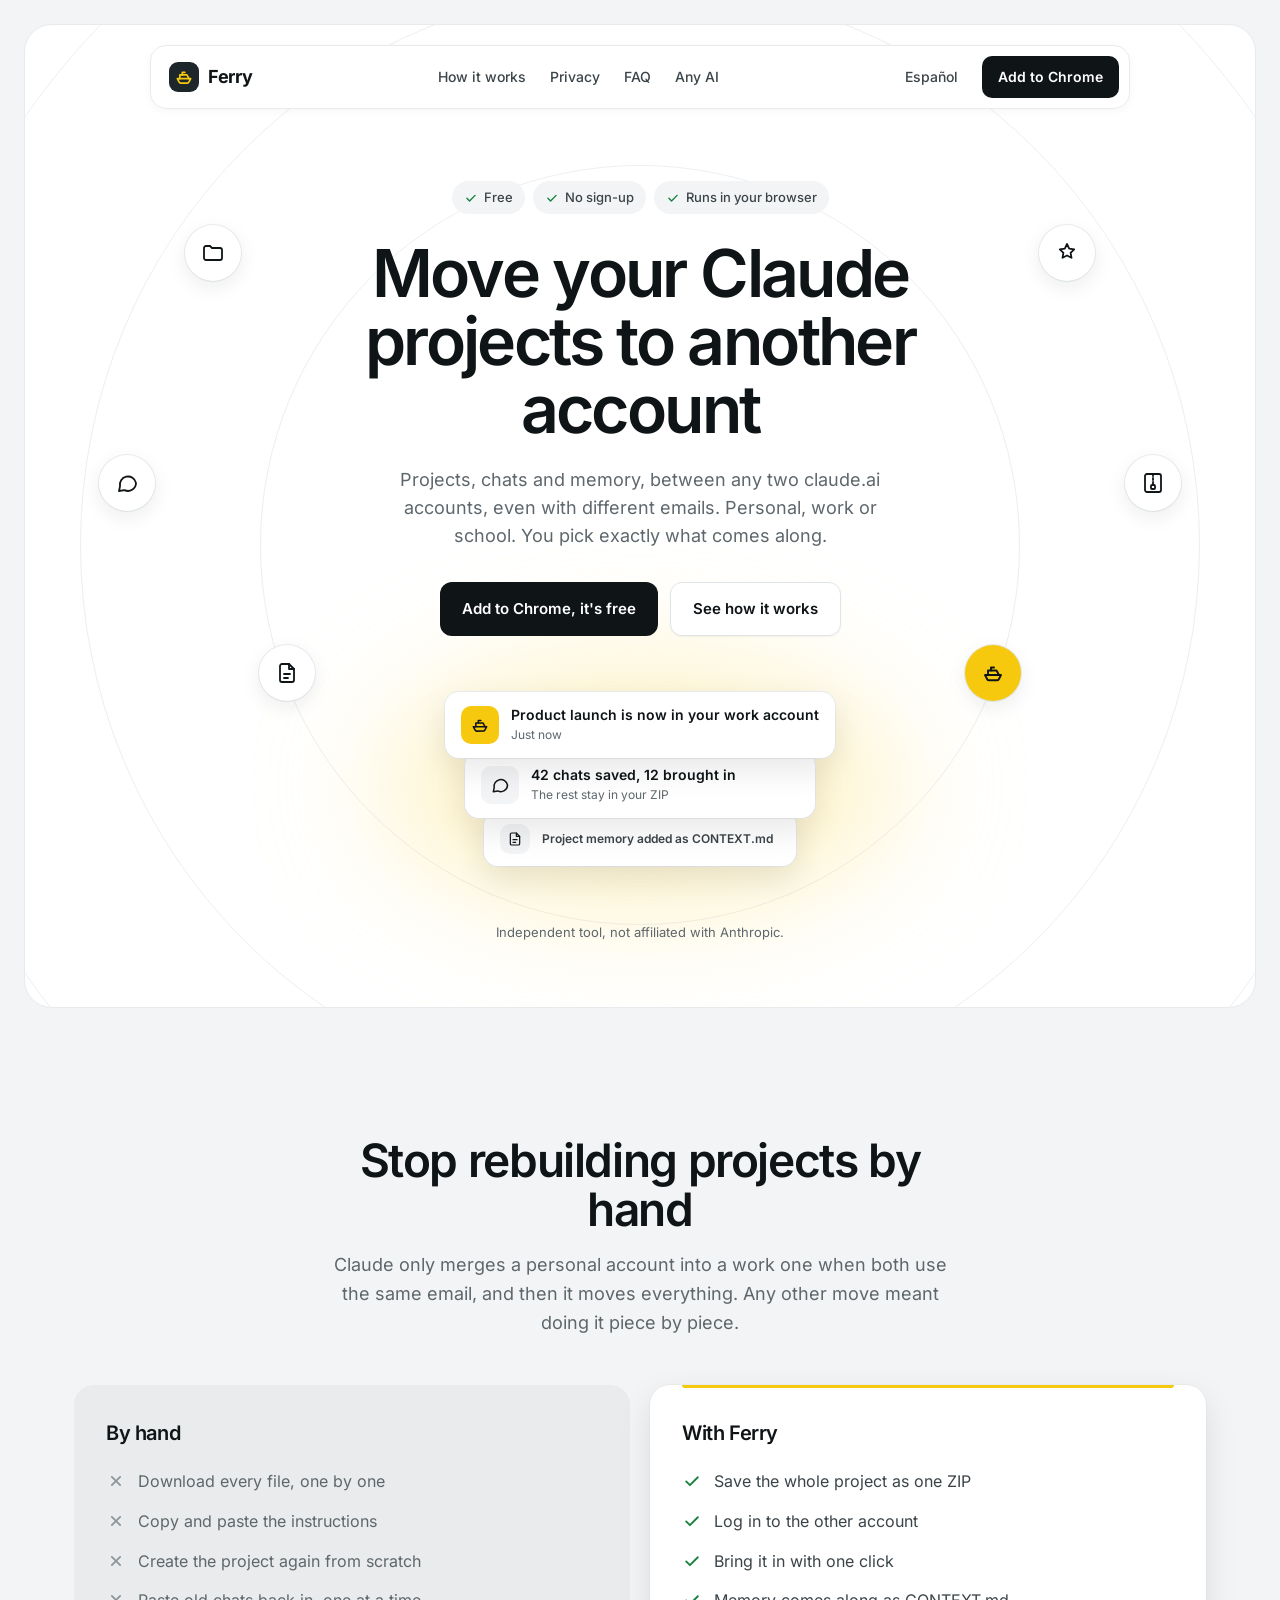
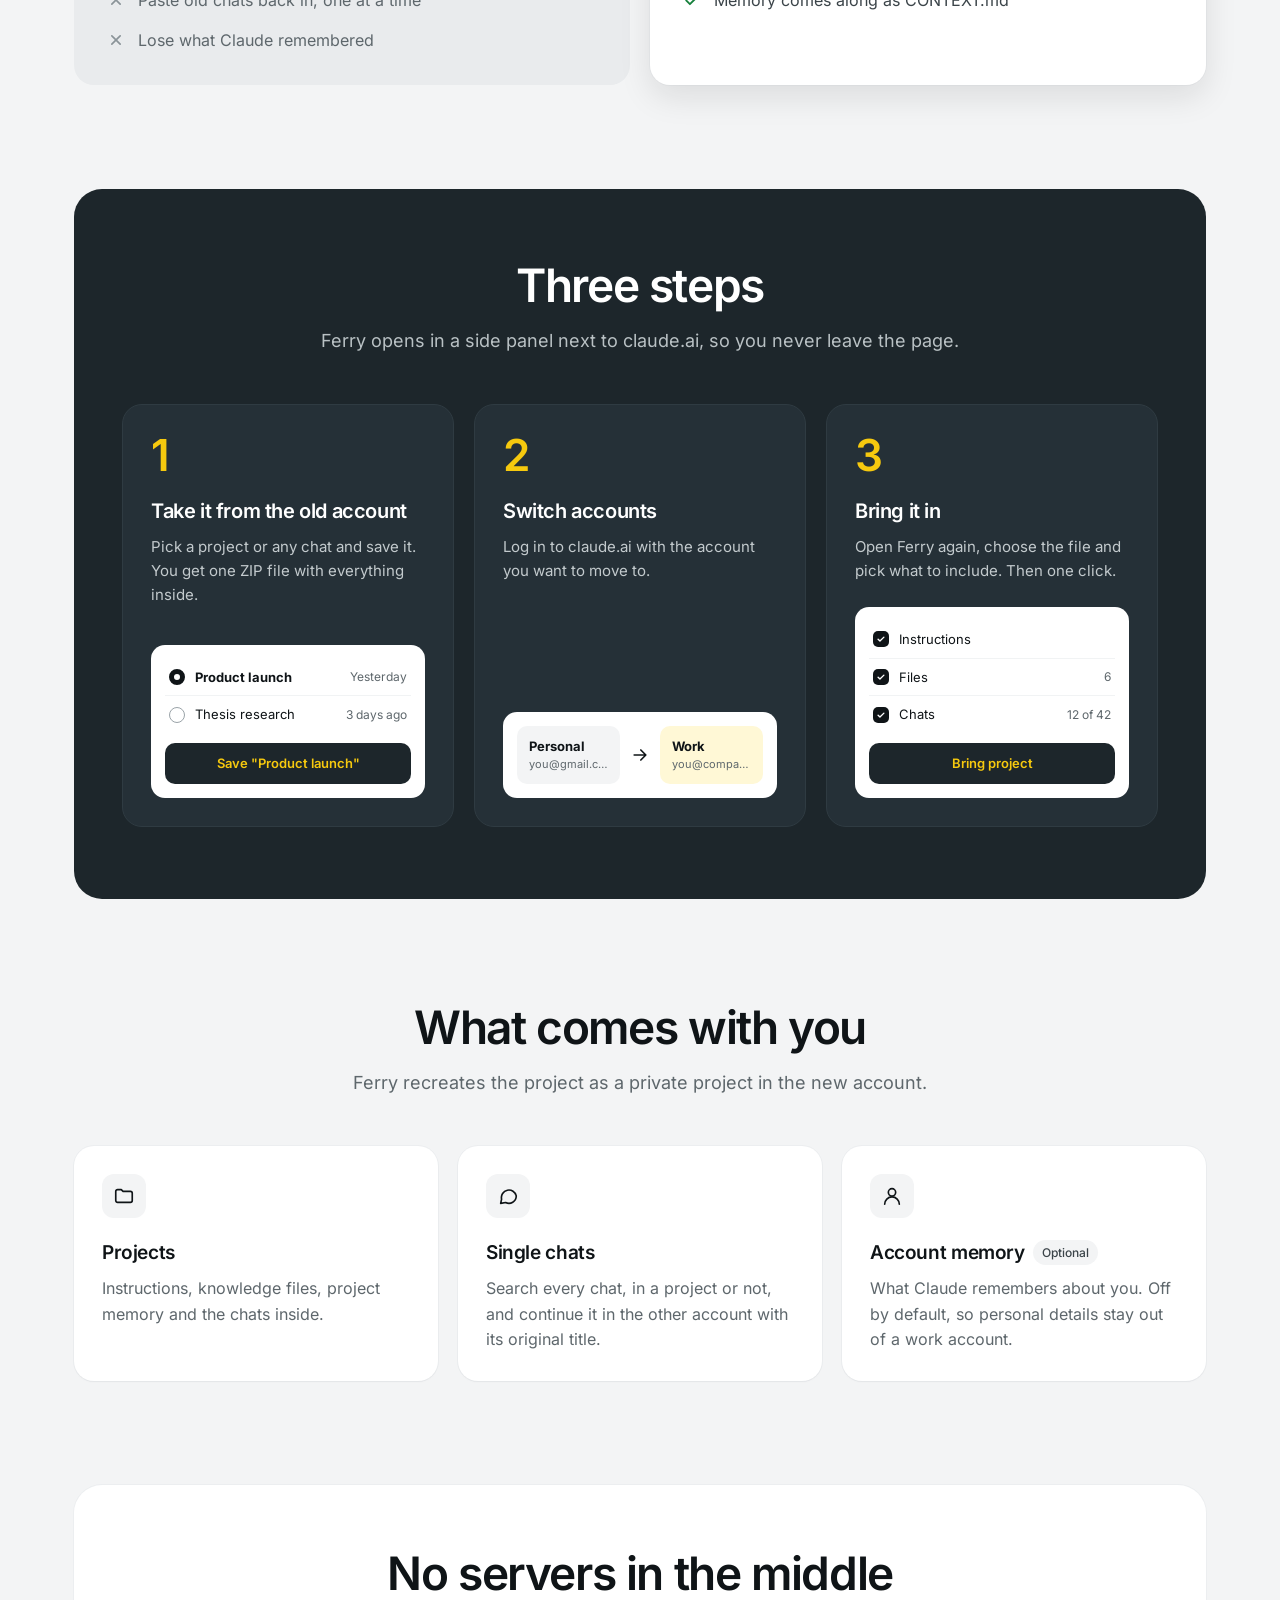
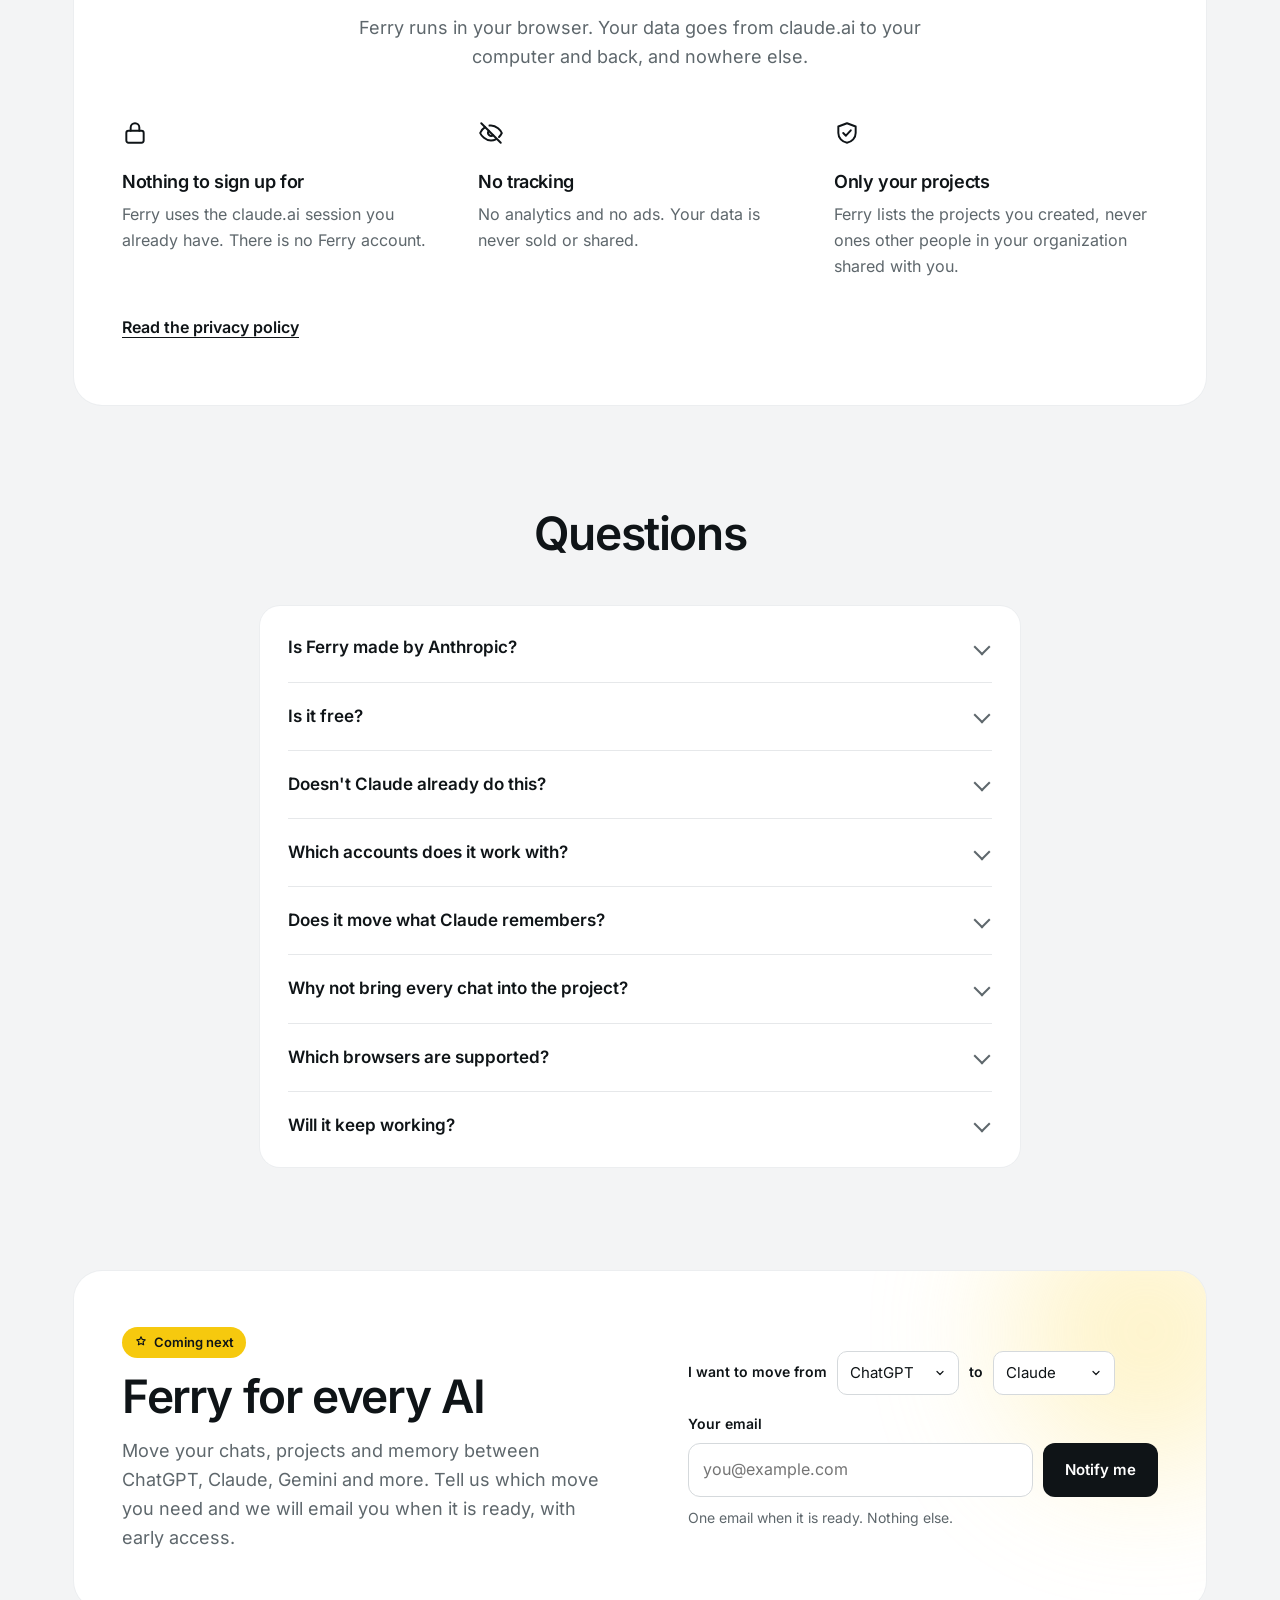
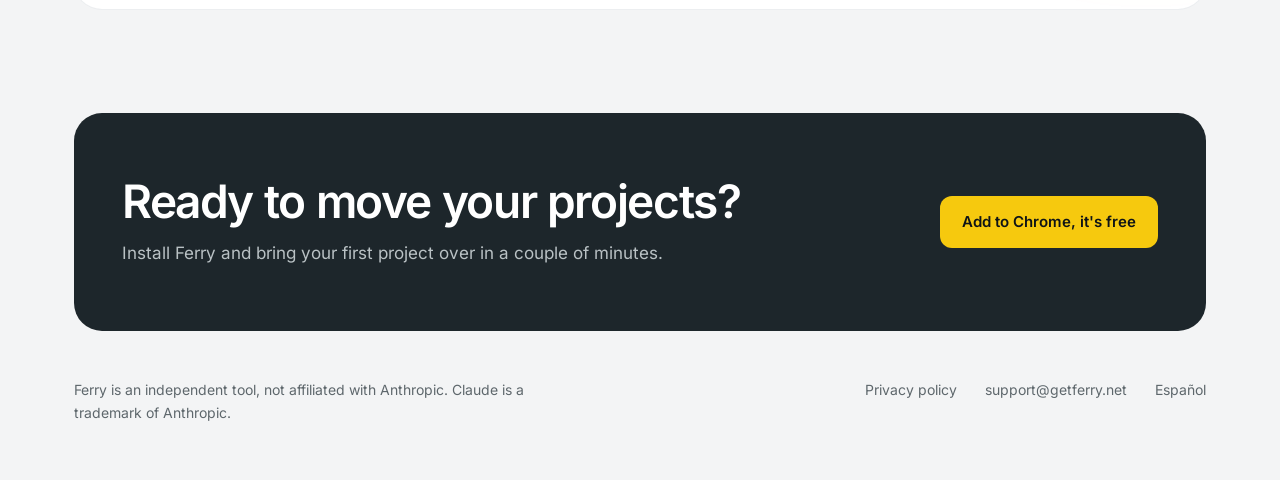
==== commit 49977bc6: "Waitlist for Ferry on every AI and clearer message" ====
--- a/index.html
+++ b/index.html
@@ -44,6 +44,7 @@
         <a class="ancla" href="#how">How it works</a>
         <a class="ancla" href="#privacy">Privacy</a>
         <a class="ancla" href="#faq">FAQ</a>
+        <a class="ancla" href="#pro">Any AI</a>
         <a class="idioma" href="es/" lang="es" hreflang="es">Español</a>
         <a class="boton boton-oscuro boton-pequeno" href="https://chromewebstore.google.com/detail/hflghkalnkgcmkpppfkpddelokimodag">Add to Chrome</a>
       </nav>
@@ -52,7 +53,7 @@
     <div class="centro" id="contenido">
       <div class="chips"><span><svg viewBox="0 0 24 24" fill="none" stroke="#16803C" stroke-width="2.4" stroke-linecap="round" stroke-linejoin="round" aria-hidden="true"><path d="M5 12.5l4.5 4.5L19 7.5"/></svg>Free</span><span><svg viewBox="0 0 24 24" fill="none" stroke="#16803C" stroke-width="2.4" stroke-linecap="round" stroke-linejoin="round" aria-hidden="true"><path d="M5 12.5l4.5 4.5L19 7.5"/></svg>No sign-up</span><span><svg viewBox="0 0 24 24" fill="none" stroke="#16803C" stroke-width="2.4" stroke-linecap="round" stroke-linejoin="round" aria-hidden="true"><path d="M5 12.5l4.5 4.5L19 7.5"/></svg>Runs in your browser</span></div>
       <h1><span class="palabra" style="--i:0">Move</span> <span class="palabra" style="--i:1">your</span> <span class="palabra" style="--i:2">Claude</span> <span class="palabra" style="--i:3">projects</span> <span class="palabra" style="--i:4">to</span> <span class="palabra" style="--i:5">another</span> <span class="palabra" style="--i:6">account</span></h1>
-      <p class="entrada">Projects, chats and memory, from your personal account to your work one, or from an old account to a new one. In a few clicks, with nothing to copy by hand.</p>
+      <p class="entrada">Projects, chats and memory, between any two claude.ai accounts, even with different emails. Personal, work or school. You pick exactly what comes along.</p>
       <div class="acciones">
         <a class="boton boton-oscuro" href="https://chromewebstore.google.com/detail/hflghkalnkgcmkpppfkpddelokimodag">Add to Chrome, it's free</a>
         <a class="boton boton-claro" href="#how">See how it works</a>
@@ -69,7 +70,7 @@
 
 <div class="envoltura">
   <section class="seccion" aria-labelledby="cmp-h">
-    <div class="cabeza"><h2 id="cmp-h" data-aparece><span class="palabra" style="--i:0">Stop</span> <span class="palabra" style="--i:1">rebuilding</span> <span class="palabra" style="--i:2">projects</span> <span class="palabra" style="--i:3">by</span> <span class="palabra" style="--i:4">hand</span></h2><p data-aparece style="--retraso:.2s">Claude has no button to move a project to another account. Until now, that meant doing it piece by piece.</p></div>
+    <div class="cabeza"><h2 id="cmp-h" data-aparece><span class="palabra" style="--i:0">Stop</span> <span class="palabra" style="--i:1">rebuilding</span> <span class="palabra" style="--i:2">projects</span> <span class="palabra" style="--i:3">by</span> <span class="palabra" style="--i:4">hand</span></h2><p data-aparece style="--retraso:.2s">Claude only merges a personal account into a work one when both use the same email, and then it moves everything. Any other move meant doing it piece by piece.</p></div>
     <div class="comparar">
       <div class="lado a-mano" data-aparece><h3>By hand</h3><ul><li><svg viewBox="0 0 24 24" fill="none" stroke="#8A9398" stroke-width="2" stroke-linecap="round" stroke-linejoin="round" aria-hidden="true"><path d="M7 7l10 10M17 7L7 17"/></svg>Download every file, one by one</li><li><svg viewBox="0 0 24 24" fill="none" stroke="#8A9398" stroke-width="2" stroke-linecap="round" stroke-linejoin="round" aria-hidden="true"><path d="M7 7l10 10M17 7L7 17"/></svg>Copy and paste the instructions</li><li><svg viewBox="0 0 24 24" fill="none" stroke="#8A9398" stroke-width="2" stroke-linecap="round" stroke-linejoin="round" aria-hidden="true"><path d="M7 7l10 10M17 7L7 17"/></svg>Create the project again from scratch</li><li><svg viewBox="0 0 24 24" fill="none" stroke="#8A9398" stroke-width="2" stroke-linecap="round" stroke-linejoin="round" aria-hidden="true"><path d="M7 7l10 10M17 7L7 17"/></svg>Paste old chats back in, one at a time</li><li><svg viewBox="0 0 24 24" fill="none" stroke="#8A9398" stroke-width="2" stroke-linecap="round" stroke-linejoin="round" aria-hidden="true"><path d="M7 7l10 10M17 7L7 17"/></svg>Lose what Claude remembered</li></ul></div>
       <div class="lado con-ferry" data-aparece style="--retraso:.15s"><h3>With Ferry</h3><ul><li><svg viewBox="0 0 24 24" fill="none" stroke="#16803C" stroke-width="2.2" stroke-linecap="round" stroke-linejoin="round" aria-hidden="true"><path d="M5 12.5l4.5 4.5L19 7.5"/></svg>Save the whole project as one ZIP</li><li><svg viewBox="0 0 24 24" fill="none" stroke="#16803C" stroke-width="2.2" stroke-linecap="round" stroke-linejoin="round" aria-hidden="true"><path d="M5 12.5l4.5 4.5L19 7.5"/></svg>Log in to the other account</li><li><svg viewBox="0 0 24 24" fill="none" stroke="#16803C" stroke-width="2.2" stroke-linecap="round" stroke-linejoin="round" aria-hidden="true"><path d="M5 12.5l4.5 4.5L19 7.5"/></svg>Bring it in with one click</li><li><svg viewBox="0 0 24 24" fill="none" stroke="#16803C" stroke-width="2.2" stroke-linecap="round" stroke-linejoin="round" aria-hidden="true"><path d="M5 12.5l4.5 4.5L19 7.5"/></svg>Memory comes along as CONTEXT.md</li></ul></div>
@@ -131,11 +132,37 @@
     <div class="preguntas" data-aparece style="--retraso:.1s">
       <details><summary>Is Ferry made by Anthropic?</summary><p>No. Ferry is an independent tool. It is not made, endorsed or supported by Anthropic. Claude is a trademark of Anthropic.</p></details>
       <details><summary>Is it free?</summary><p>Yes. Ferry is free to install and use.</p></details>
+      <details><summary>Doesn't Claude already do this?</summary><p>Only in one case: when you join a Team or Enterprise plan with the same email as your personal account, Claude can move that whole account into it. It cannot move between different emails, from a work account to a personal one, or between two personal accounts, and you cannot choose what moves. Ferry handles all of those.</p></details>
       <details><summary>Which accounts does it work with?</summary><p>Any claude.ai account you can log in to in Chrome. Ferry works on the claude.ai website, not inside the desktop or mobile apps.</p></details>
       <details><summary>Does it move what Claude remembers?</summary><p>Project memory comes as a CONTEXT.md file in the new project, so Claude can read it from the first chat. Account memory is optional and comes as an ABOUT-ME.md file.</p></details>
       <details><summary>Why not bring every chat into the project?</summary><p>Projects have a size limit and long chats fill it quickly. Ferry ticks the recommended items and shows the size before you import. Every chat stays saved in the ZIP file.</p></details>
       <details><summary>Which browsers are supported?</summary><p>Chrome. Other Chromium browsers such as Edge or Brave may work, but they are not tested yet.</p></details>
       <details><summary>Will it keep working?</summary><p>Ferry uses the same pages claude.ai uses. If claude.ai changes, a feature may stop working until Ferry is updated.</p></details>
+    </div>
+  </section>
+
+  <section class="seccion" id="pro" aria-labelledby="pro-h">
+    <div class="pro" data-aparece>
+      <div class="pro-texto">
+        <span class="pro-marca"><svg viewBox="0 0 24 24" fill="none" stroke="#0F1417" stroke-width="2" stroke-linecap="round" stroke-linejoin="round" aria-hidden="true"><path d="M12 3l2.2 4.6 5 .7-3.6 3.5.9 5L12 14.5 7.5 16.8l.9-5L4.8 8.3l5-.7z"/></svg>Coming next</span>
+        <h2 id="pro-h" data-aparece><span class="palabra" style="--i:0">Ferry</span> <span class="palabra" style="--i:1">for</span> <span class="palabra" style="--i:2">every</span> <span class="palabra" style="--i:3">AI</span></h2>
+        <p>Move your chats, projects and memory between ChatGPT, Claude, Gemini and more. Tell us which move you need and we will email you when it is ready, with early access.</p>
+      </div>
+      <form class="pro-form" id="lista" novalidate>
+        <div class="pro-ias">
+          <label for="pro-desde">I want to move from</label>
+          <select id="pro-desde" name="desde"><option selected>ChatGPT</option><option>Claude</option><option>Gemini</option><option>Copilot</option><option>Perplexity</option><option>Grok</option><option>DeepSeek</option><option value="Other">Other</option></select>
+          <label for="pro-hacia">to</label>
+          <select id="pro-hacia" name="hacia"><option>ChatGPT</option><option selected>Claude</option><option>Gemini</option><option>Copilot</option><option>Perplexity</option><option>Grok</option><option>DeepSeek</option><option value="Other">Other</option></select>
+        </div>
+        <label for="pro-email">Your email</label>
+        <div class="pro-fila">
+          <input id="pro-email" name="email" type="email" autocomplete="email" required placeholder="you@example.com">
+          <button class="boton boton-oscuro" type="submit">Notify me</button>
+        </div>
+        <input class="trampa" name="website" tabindex="-1" autocomplete="off" aria-hidden="true">
+        <p class="pro-nota" id="pro-estado" role="status" data-ok="You're on the list. Thanks!" data-err="That did not work. Check the email or write to support@getferry.net.">One email when it is ready. Nothing else.</p>
+      </form>
     </div>
   </section>
 
@@ -168,6 +195,24 @@
   }, { threshold: 0.15, rootMargin: '0px 0px -40px 0px' });
   els.forEach(function (e) { io.observe(e); });
 })();
+(function () {
+  var form = document.getElementById('lista');
+  if (!form) return;
+  var estado = document.getElementById('pro-estado');
+  var boton = form.querySelector('button');
+  form.addEventListener('submit', function (ev) {
+    ev.preventDefault();
+    var email = form.email.value.trim();
+    if (!form.email.checkValidity() || !email) { estado.textContent = estado.dataset.err; estado.className = 'pro-nota mal'; form.email.focus(); return; }
+    boton.disabled = true;
+    fetch('/api/waitlist', { method: 'POST', headers: { 'content-type': 'application/json' },
+      body: JSON.stringify({ email: email, desde: form.desde.value, hacia: form.hacia.value, lang: document.documentElement.lang, website: form.website.value }) })
+      .then(function (r) { return r.json().then(function (d) { if (!r.ok || !d.ok) throw new Error('x'); }); })
+      .then(function () { estado.textContent = estado.dataset.ok; estado.className = 'pro-nota bien'; form.reset(); })
+      .catch(function () { estado.textContent = estado.dataset.err; estado.className = 'pro-nota mal'; })
+      .then(function () { boton.disabled = false; });
+  });
+})();
 </script>
 </body>
 </html>
--- a/site.css
+++ b/site.css
@@ -218,3 +218,27 @@
   .js [data-aparece], .js h2[data-aparece] .palabra, .js .paso[data-aparece] .mini { opacity: 1; transform: none; filter: none; transition: none; }
   .boton { transition: none; }
 }
+
+/* Ferry Pro waitlist */
+.pro { background: #fff; border-radius: 28px; padding: 56px 48px; box-shadow: 0 0 0 1px #ECEEF0; display: grid; grid-template-columns: minmax(0, 1.1fr) minmax(0, 1fr); gap: 48px; align-items: center; position: relative; overflow: hidden; }
+.pro::after { content: ''; position: absolute; right: -80px; top: -80px; width: 280px; height: 280px; border-radius: 50%; background: #FDE68A; filter: blur(70px); opacity: .45; pointer-events: none; }
+.pro-texto h2 { margin-top: 14px; }
+.pro-texto p { color: var(--suave); font-size: 18px; margin: 16px 0 0; max-width: 44ch; }
+.pro-marca { display: inline-flex; align-items: center; gap: 6px; font-size: 13px; font-weight: 600; background: var(--amarillo); border-radius: 999px; padding: 5px 12px; }
+.pro-marca svg { width: 14px; height: 14px; }
+.pro-form { position: relative; z-index: 1; }
+.pro-form label { display: block; font-weight: 600; font-size: 14px; margin-bottom: 8px; }
+.pro-fila { display: flex; gap: 10px; flex-wrap: wrap; }
+.pro-fila input { flex: 1 1 220px; min-width: 0; font: inherit; font-size: 16px; padding: 13px 14px; border: 1px solid #D5D9DC; border-radius: 12px; background: #fff; color: var(--tinta); }
+.pro-fila input:focus { outline: 3px solid var(--amarillo); outline-offset: 1px; border-color: var(--tinta); }
+.pro-fila .boton { border: 0; cursor: pointer; font-family: inherit; }
+.pro-fila .boton:disabled { opacity: .6; cursor: wait; }
+.pro-nota { margin: 10px 0 0; font-size: 14px; color: var(--suave); }
+.pro-nota.bien { color: var(--verde); font-weight: 600; }
+.pro-nota.mal { color: #B42318; font-weight: 600; }
+.trampa { position: absolute; left: -9999px; width: 1px; height: 1px; opacity: 0; }
+@media (max-width: 960px) { .pro { grid-template-columns: minmax(0, 1fr); padding: 40px 24px; gap: 28px; border-radius: 22px; } }
+.pro-ias { display: flex; flex-wrap: wrap; align-items: center; gap: 8px 10px; margin-bottom: 18px; }
+.pro-ias label { margin: 0; font-weight: 600; font-size: 14px; }
+.pro-ias select { font: inherit; font-size: 15px; padding: 9px 34px 9px 12px; border: 1px solid #D5D9DC; border-radius: 10px; background: #fff url("data:image/svg+xml,%3Csvg xmlns='http://www.w3.org/2000/svg' width='12' height='12' viewBox='0 0 24 24' fill='none' stroke='%230F1417' stroke-width='2.4' stroke-linecap='round' stroke-linejoin='round'%3E%3Cpath d='M6 9l6 6 6-6'/%3E%3C/svg%3E") no-repeat right 12px center; appearance: none; color: var(--tinta); cursor: pointer; }
+.pro-ias select:focus { outline: 3px solid var(--amarillo); outline-offset: 1px; }
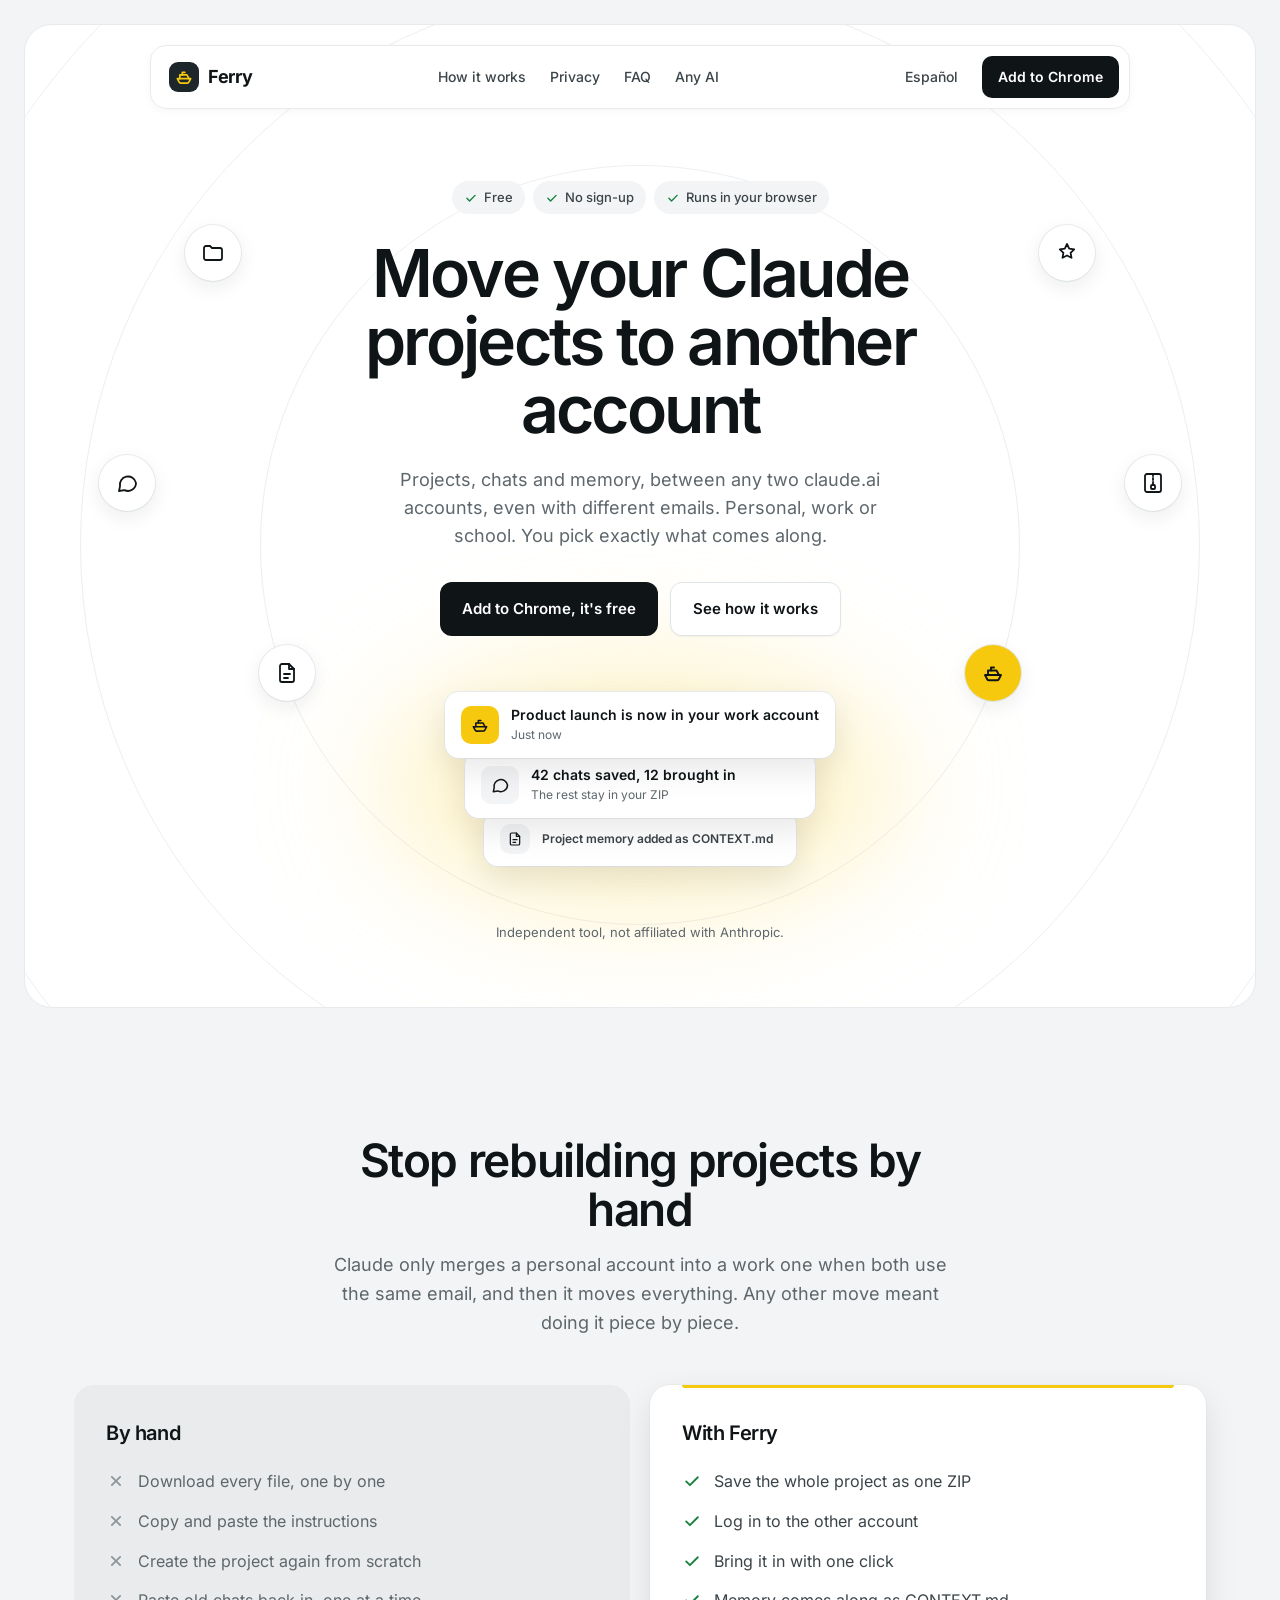
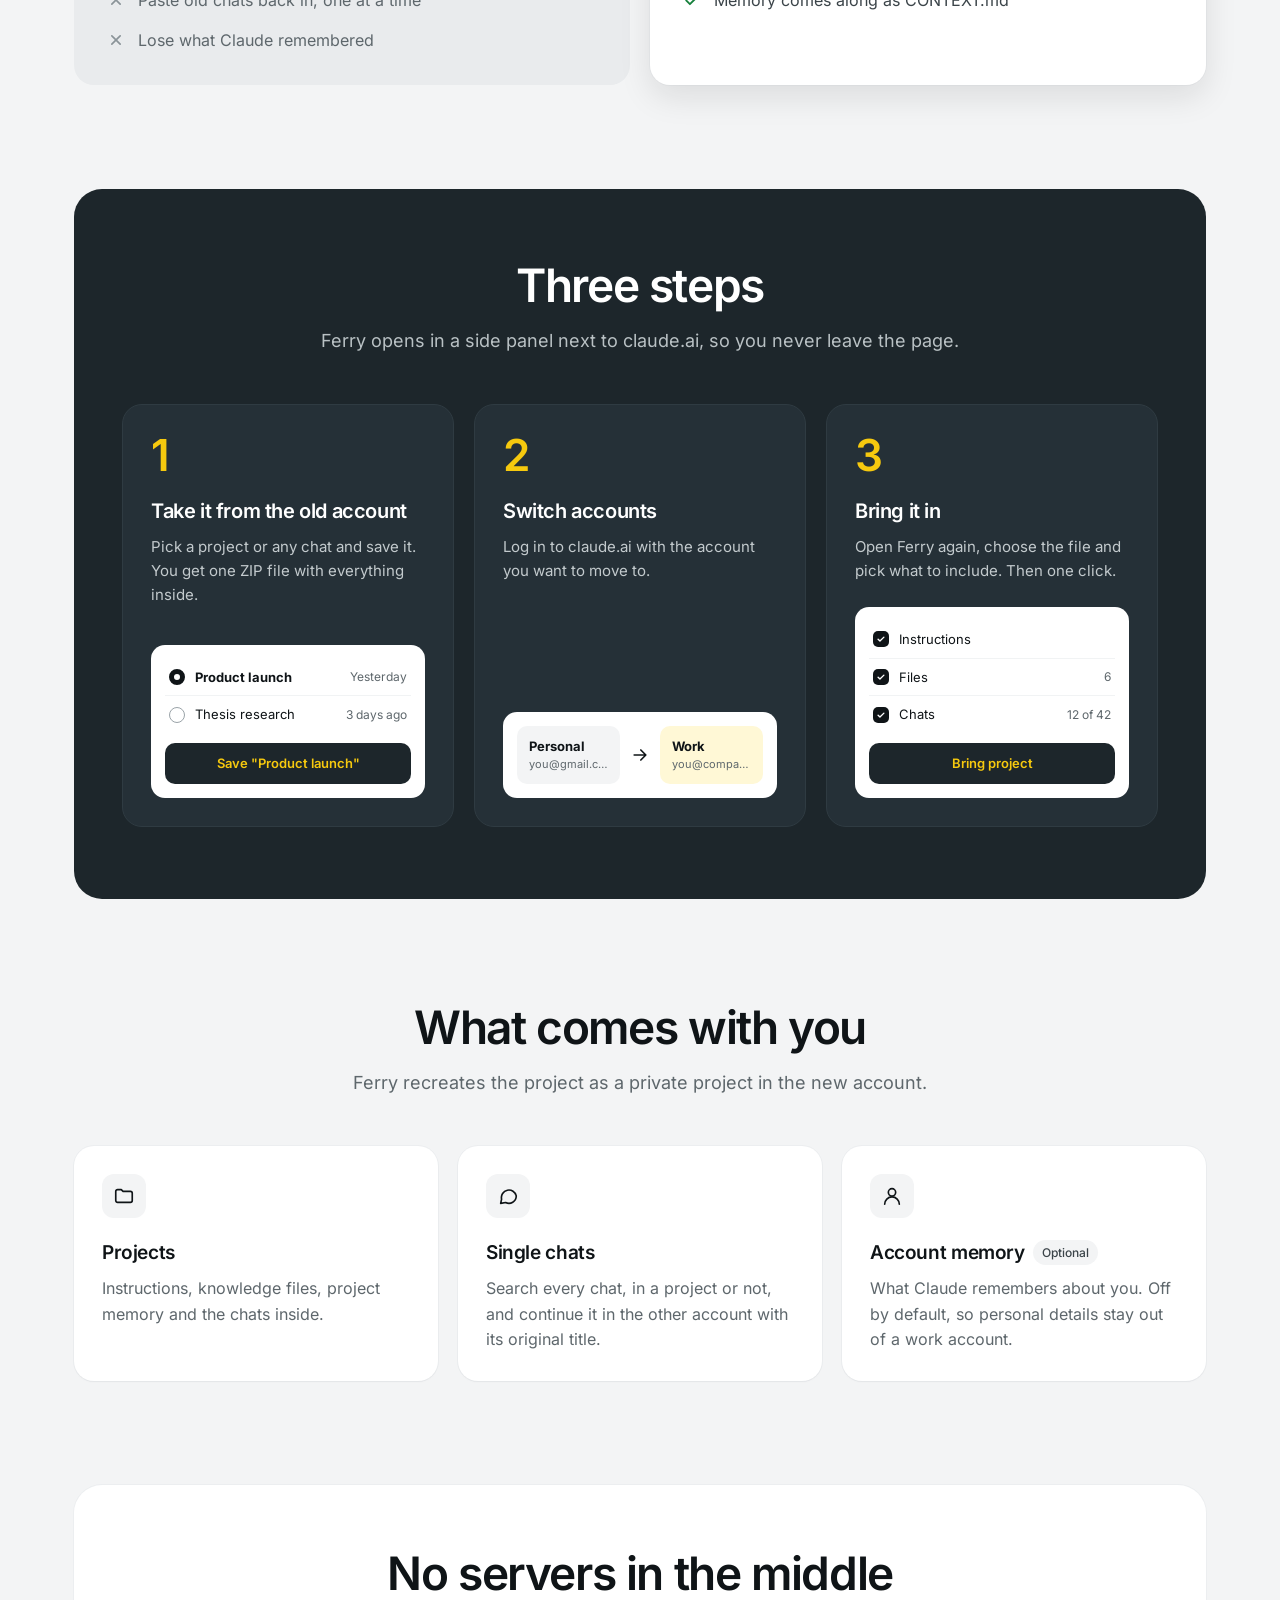
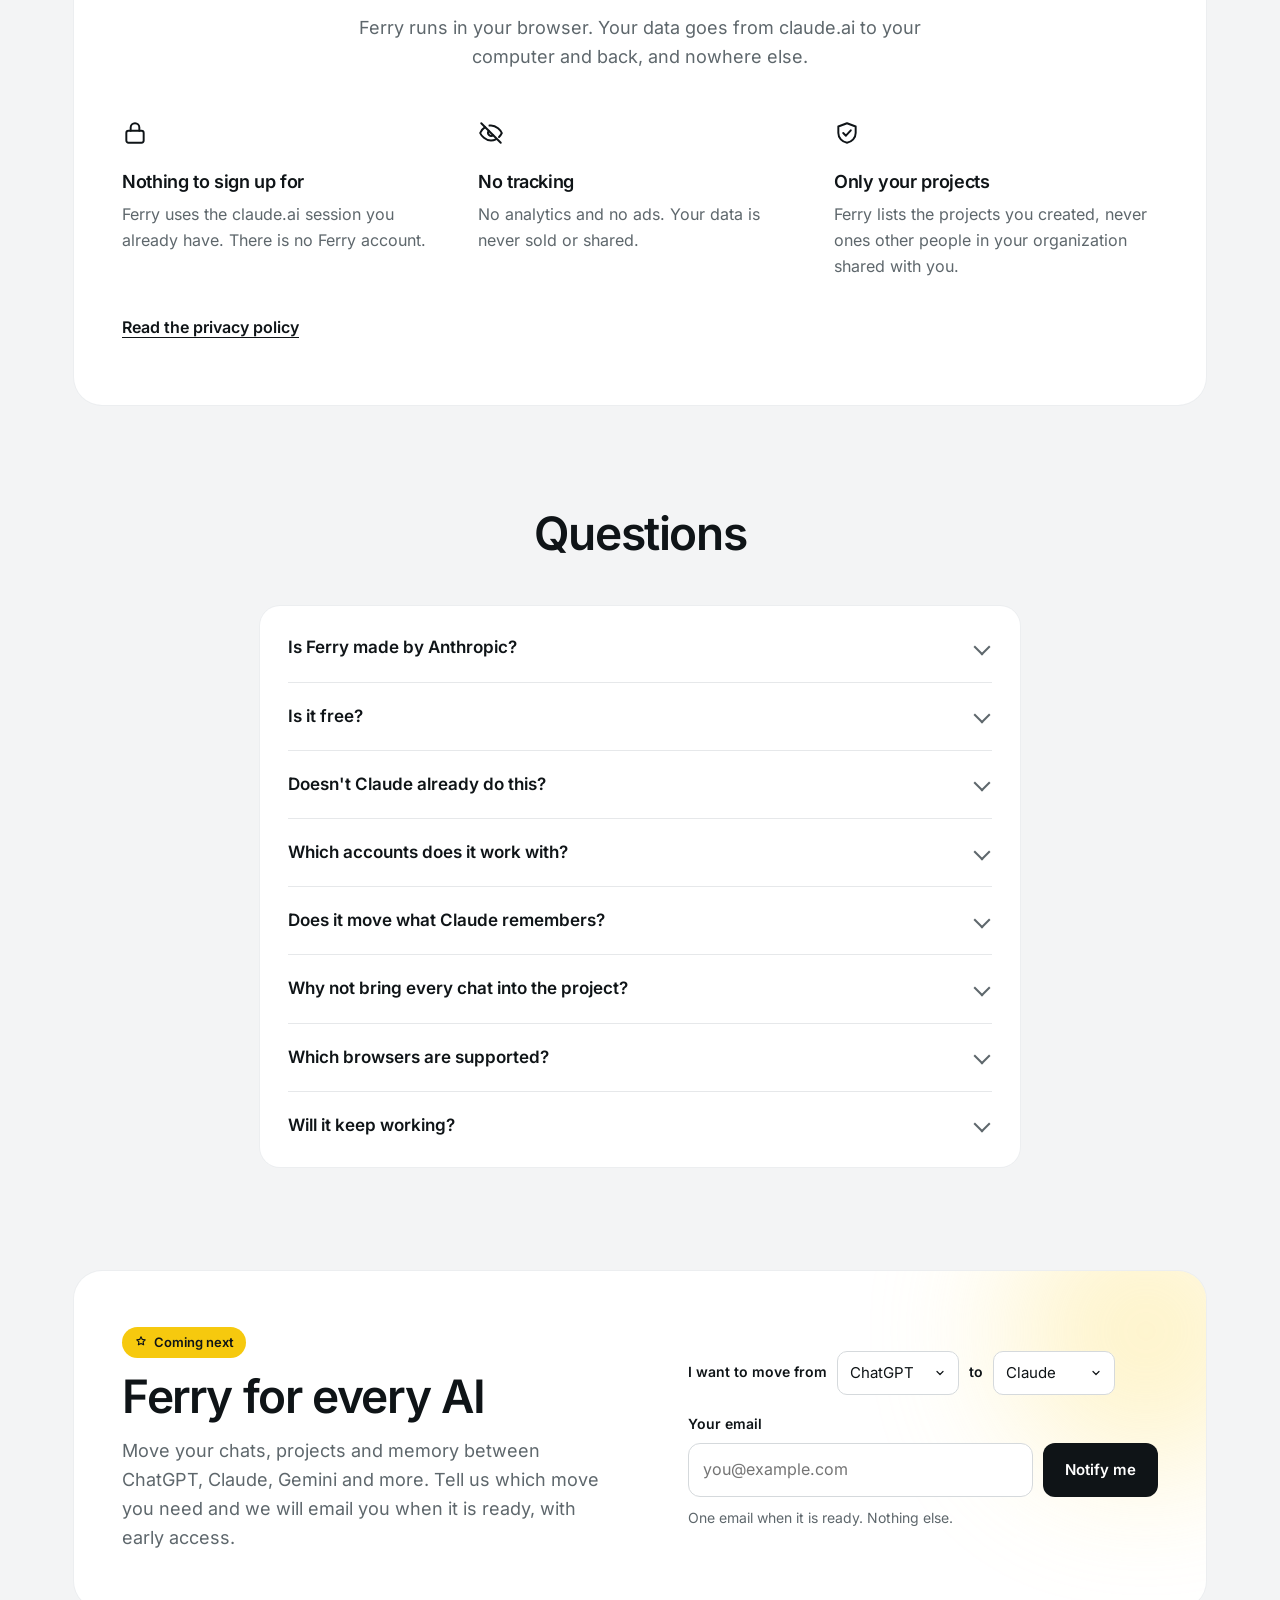
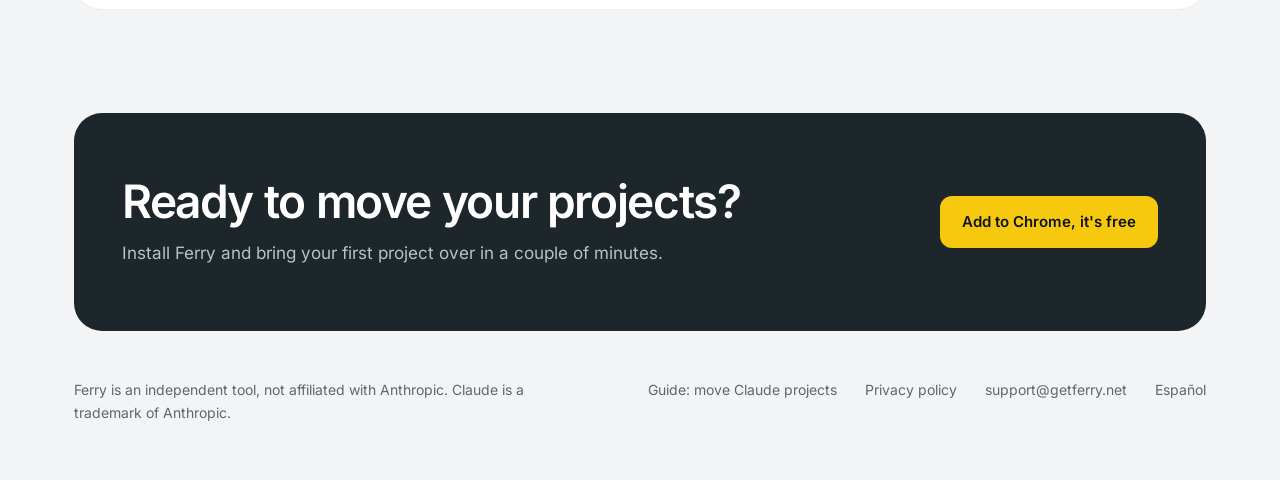
==== commit 2092d14b: "SEO guide, sitemap and footer link" ====
--- a/index.html
+++ b/index.html
@@ -176,6 +176,7 @@
 <footer class="pie">
   <div class="envoltura">
     <p class="aviso">Ferry is an independent tool, not affiliated with Anthropic. Claude is a trademark of Anthropic.</p>
+    <a href="guides/move-claude-projects-to-another-account/">Guide: move Claude projects</a>
     <a href="privacy.html">Privacy policy</a>
     <a href="mailto:support@getferry.net">support@getferry.net</a>
     <a href="es/" lang="es" hreflang="es">Español</a>
--- a/site.css
+++ b/site.css
@@ -242,3 +242,33 @@
 .pro-ias label { margin: 0; font-weight: 600; font-size: 14px; }
 .pro-ias select { font: inherit; font-size: 15px; padding: 9px 34px 9px 12px; border: 1px solid #D5D9DC; border-radius: 10px; background: #fff url("data:image/svg+xml,%3Csvg xmlns='http://www.w3.org/2000/svg' width='12' height='12' viewBox='0 0 24 24' fill='none' stroke='%230F1417' stroke-width='2.4' stroke-linecap='round' stroke-linejoin='round'%3E%3Cpath d='M6 9l6 6 6-6'/%3E%3C/svg%3E") no-repeat right 12px center; appearance: none; color: var(--tinta); cursor: pointer; }
 .pro-ias select:focus { outline: 3px solid var(--amarillo); outline-offset: 1px; }
+
+/* Guide pages */
+.guia-cabecera { display: flex; align-items: center; gap: 20px; padding: 24px 0; }
+.guia-cabecera .idioma { margin-left: auto; font-size: 14px; font-weight: 500; text-decoration: none; color: var(--texto); }
+.guia { display: grid; grid-template-columns: minmax(0, 1fr) 300px; gap: 56px; align-items: start; padding: 24px 0 40px; }
+.guia article { background: #fff; border-radius: 24px; padding: 56px; box-shadow: 0 0 0 1px #ECEEF0; }
+.guia-fecha { margin: 0 0 12px; font-size: 14px; color: var(--suave); }
+.guia h1 { font-size: clamp(34px, 4.4vw, 50px); line-height: 1.06; letter-spacing: -0.035em; margin: 0; }
+.guia-entrada { font-size: 19px; color: var(--suave); margin: 20px 0 8px; max-width: 60ch; }
+.guia article h2 { font-size: 26px; letter-spacing: -0.02em; margin: 44px 0 12px; }
+.guia article p, .guia article li { color: var(--texto); max-width: 68ch; }
+.guia article ul, .guia article ol { padding-left: 22px; }
+.guia article li { margin: 6px 0; }
+.tabla { overflow-x: auto; margin: 8px 0; border-radius: 14px; box-shadow: 0 0 0 1px #ECEEF0; }
+.tabla table { width: 100%; border-collapse: collapse; font-size: 15px; }
+.tabla th, .tabla td { text-align: left; padding: 12px 16px; vertical-align: top; }
+.tabla th { background: var(--gris); font-weight: 600; }
+.tabla tr + tr td { border-top: 1px solid var(--linea); }
+.guia-cta { position: sticky; top: 24px; background: var(--grafito); color: #fff; border-radius: 24px; padding: 32px; }
+.guia-cta h2 { font-size: 24px; color: #fff; }
+.guia-cta p { color: #B9C1C4; margin: 10px 0 22px; }
+@media (max-width: 960px) {
+  .guia { grid-template-columns: minmax(0, 1fr); gap: 24px; }
+  .guia article { padding: 32px 22px; border-radius: 20px; }
+  .guia-cta { position: static; }
+}
+.guia-enlace { text-align: center; margin: 28px 0 0; }
+.guia-enlace a { display: inline-flex; align-items: center; gap: 8px; font-weight: 600; text-decoration: none; background: #fff; border-radius: 999px; padding: 12px 20px; box-shadow: 0 0 0 1px #E1E4E6; }
+.guia-enlace a::after { content: ''; width: 7px; height: 7px; border-right: 2px solid currentColor; border-top: 2px solid currentColor; transform: rotate(45deg); }
+.guia-enlace a:hover { box-shadow: 0 0 0 1px var(--tinta); }
